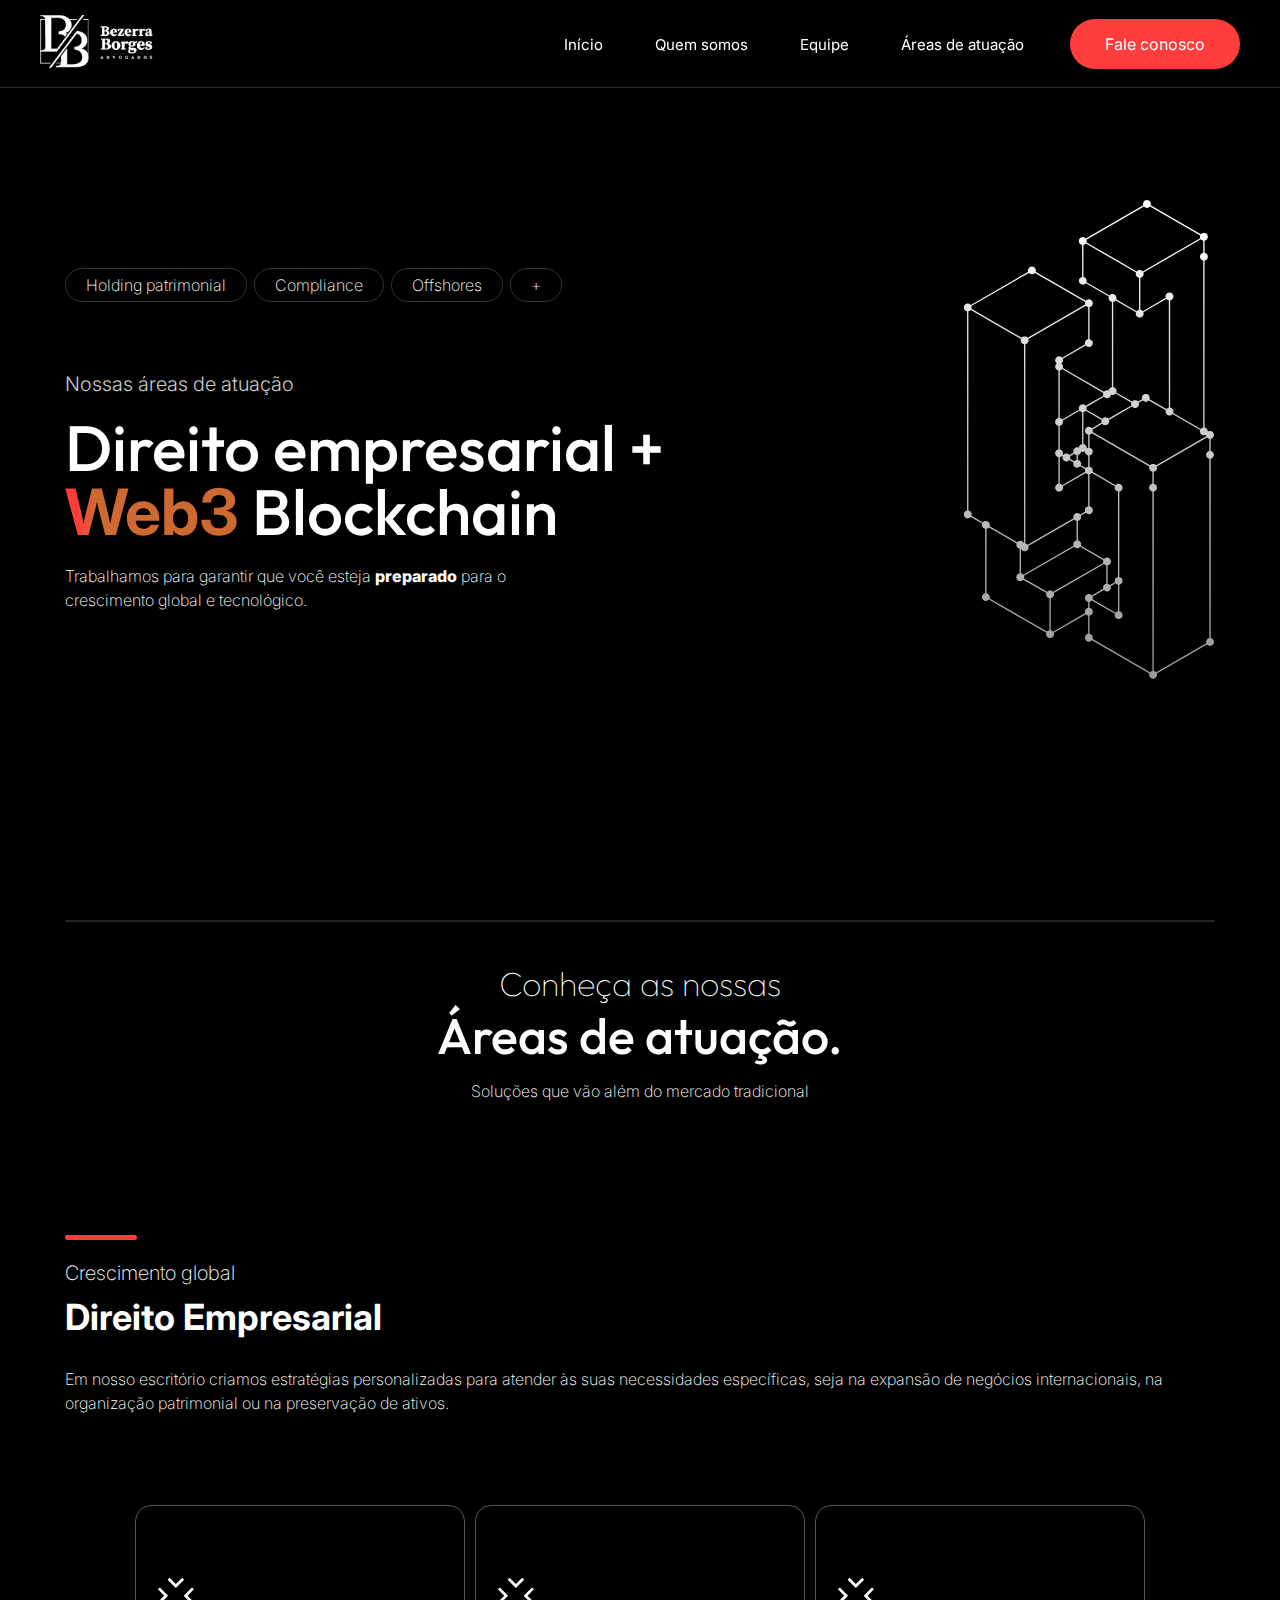
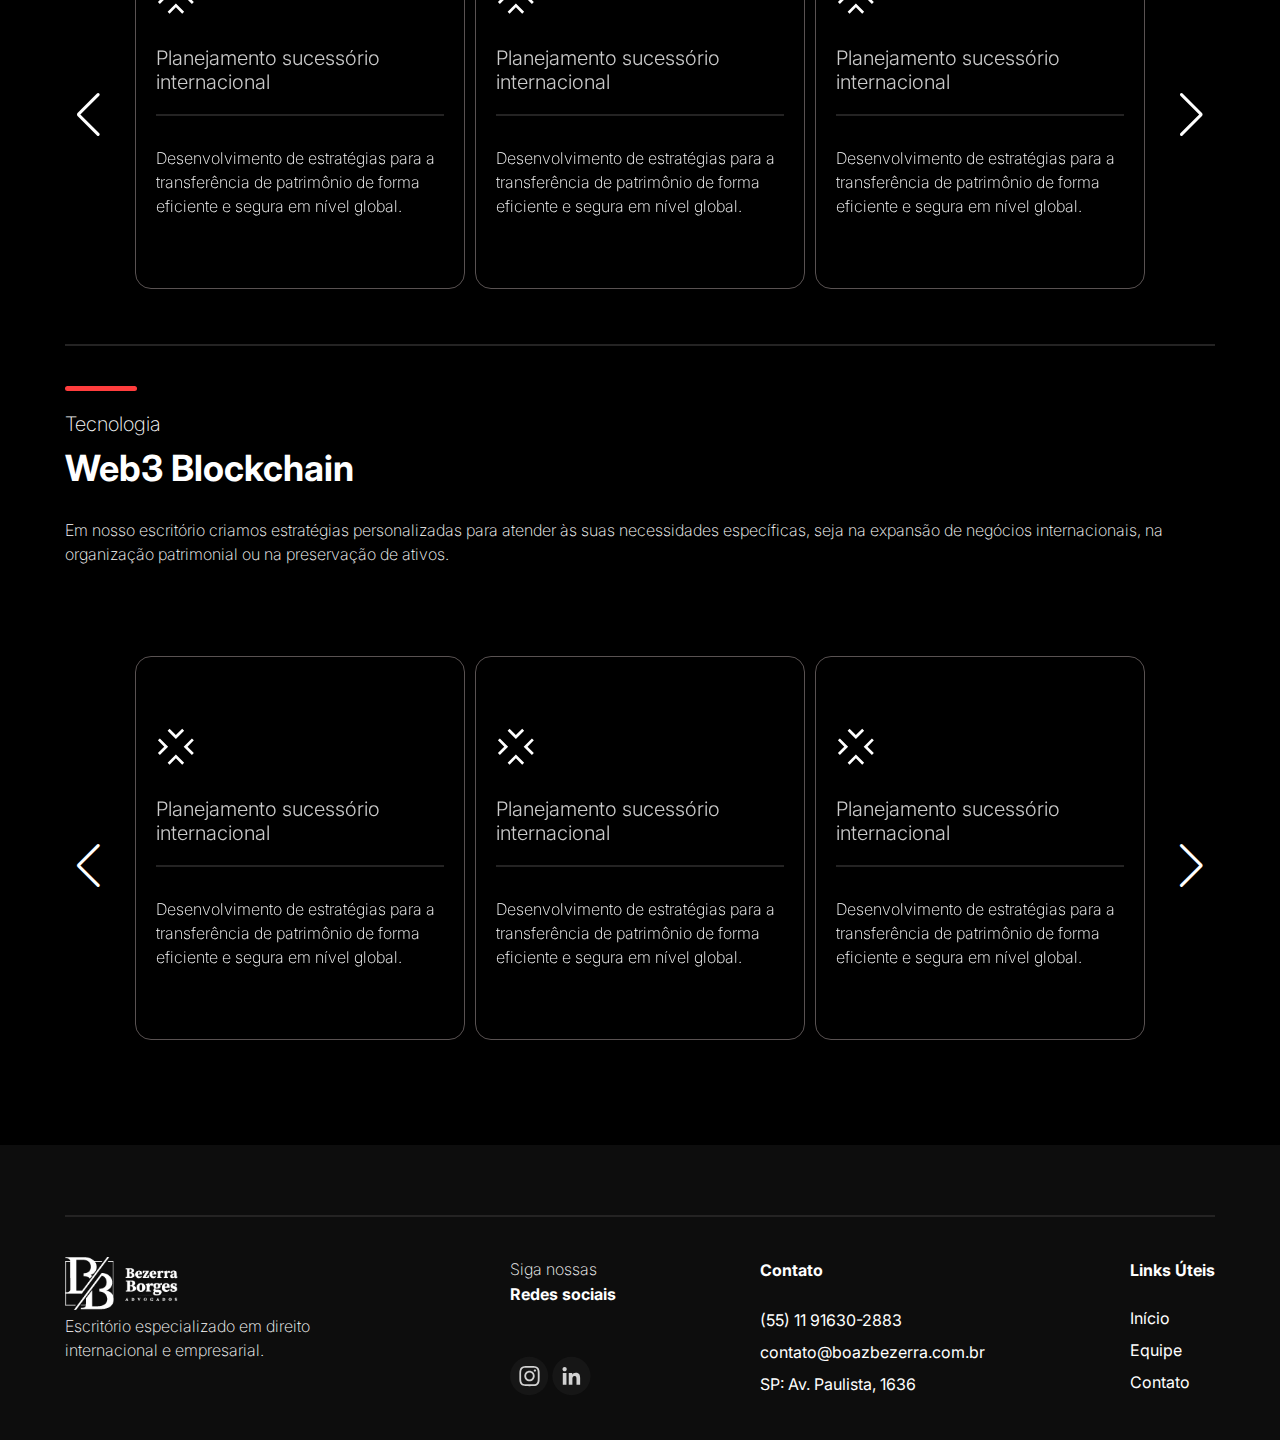
==== areas.html @ 0fbbdf95 "new sec" ====
<!DOCTYPE html>
<html lang="pt-br">
<head>
    <meta charset="UTF-8">
    <meta name="viewport" content="width=device-width, initial-scale=1.0">
    <link rel="stylesheet" href="https://cdnjs.cloudflare.com/ajax/libs/font-awesome/6.5.2/css/all.min.css" integrity="sha512-SnH5WK+bZxgPHs44uWIX+LLJAJ9/2PkPKZ5QiAj6Ta86w+fsb2TkcmfRyVX3pBnMFcV7oQPJkl9QevSCWr3W6A==" crossorigin="anonymous" referrerpolicy="no-referrer" />
    <link rel="stylesheet" href="src/styles/style.css?v=17.0">
    <link rel="stylesheet" href="src/styles/header.css?v=17.0">
    <link rel="stylesheet" href="src/styles/media.css?v=17.0">
    <link rel="stylesheet" href="src/styles/keyframes.css">
    <link rel="stylesheet" href="src/styles/background.css">
    <link rel="stylesheet" href="src/styles/modals.css?=v17.0">
    <link rel="preconnect" href="https://fonts.googleapis.com">
    <link rel="preconnect" href="https://fonts.gstatic.com" crossorigin>
    <link rel="html" href="nl-success.html">
    <link href="https://fonts.googleapis.com/css2?family=Inter:wght@100..900&display=swap" rel="stylesheet">
    <link href="https://fonts.googleapis.com/css2?family=Outfit:wght@100..900&display=swap" rel="stylesheet">
    <link rel="stylesheet" href="https://cdn.jsdelivr.net/npm/swiper@11/swiper-bundle.min.css"/>
    <link rel="stylesheet" href="src/styles/areas.css">
    <title>Bezerra Borges Advogados</title>
</head>
<body>

    <header>
        <nav id="navbar">
          <a href="#"> <img src="imgs/logo.svg" id="nav-logo"></a>
            <ul class="nav_list">
                <li class="nav-item" >
                    <i class="fa-solid fa-house"></i>
                    <a href="index.html#sec-home">Início</a>
                </li>
                <li class="nav-item">
                    <i class="fa-solid fa-building"></i>
                    <a href="index.html#map">Quem somos</a>
                </li>
                <li class="nav-item">
                    <i class="fa-solid fa-people-group"></i>
                    <a href="index.html#team">Equipe</a>
                </li>
                <li class="nav-item">
                    <i class="fa-solid fa-message"></i>
                    <a href="areas.html">Áreas de atuação</a>
                </li>
                <a href="https://wa.me/11916302883" target="_blank" class="btn-default">Fale conosco</a>
            </ul>

            <button class="btn-mobile">
                <i class="fa-solid fa-bars" style="color: white;"></i>
            </button>
    <!--FIM-->
 
        </nav>
    </header>

    <main>

        <section class="home-areas"> 
            <div class="interface">
                <div class="flex">

                    <div class="homeArea-copy">
                        <div class="sugestao-areas">
                            <p class="text-p">Holding patrimonial</p>
                            <p class="text-p">Compliance</p>
                            <p class="text-p">Offshores</p>
                            <p class="text-p">+</p>
                        </div>

                        <div class="homeArea-text">
                            <h4 class="text-h4">Nossas áreas de atuação</h4>
                            <h1 class="text-h1-areas">Direito empresarial + <span>Web3</span> Blockchain</h1>
                            <p class="text-p">Trabalhamos para garantir que você esteja <span style="font-weight: 800;">preparado</span> para o <br>crescimento global e tecnológico.</p>
                        </div>
                    </div>

                    <div class="homeArea-img">
                        <img src="imgs/blockchain.svg" alt="">
                    </div>

                </div>
            </div>
        </section>

        <div class="interface">
        <div class="flex">
            <hr style="width: 100%;">
        </div>
        </div>

        <section class="areas-middle">
            <div class="interface">
                <div class="flex">
                    <div class="areas-text">
                        <h3 class="text-h3-areas">Conheça as nossas</h3>
                        <h1 class="text-h2-areas">Áreas de atuação.</h1>
                        <p class="text-p">Soluções que vão além do mercado tradicional</p>
                    </div>
                </div>
            </div>
        </section>

        <section class="ux-areas">

            <div class="interface">
       
                <div class="flex">
                    <div class="ux-text">
                        <div class="retangulo"></div>
                        <p class="subtitle">Crescimento global</p>
                        <h3 class="text-h3">Direito Empresarial</h3>
                    </div>

                    <p class="text-p">Em nosso escritório criamos estratégias personalizadas para atender às suas necessidades específicas, seja na expansão de negócios internacionais, na organização patrimonial ou na preservação de ativos.</p>
                 </div>
            </div>
        </section>

        <section class="business-law">
            <div class="interface">
                <div class="flex swiper">
                    <div class="card-wrapper3" id="carrossel3">
                        <div class="swiper-wrapper">

                            <div class="swiper-slide">
                                <div class="law-card">
                                    <img src="imgs/planej-suc.svg" alt="">
                                    <div class="law-card-title">
                                        <h3 class="text-h4">Planejamento sucessório internacional</h3>
                                        <hr style="width: 100%;">
                                    </div>
                                    <p class="text-p">Desenvolvimento de estratégias para a transferência de patrimônio de forma eficiente e segura em nível global.</p>
                                    

                                </div>
                            </div>

                            <div class="swiper-slide">
                                <div class="law-card">
                                    <img src="imgs/planej-suc.svg" alt="">
                                    <div class="law-card-title">
                                        <h3 class="text-h4">Planejamento sucessório internacional</h3>
                                        <hr style="width: 100%;">
                                    </div>
                                    <p class="text-p">Desenvolvimento de estratégias para a transferência de patrimônio de forma eficiente e segura em nível global.</p>
                                    

                                </div>
                            </div>

                            <div class="swiper-slide">
                                <div class="law-card">
                                    <img src="imgs/planej-suc.svg" alt="">
                                    <div class="law-card-title">
                                        <h3 class="text-h4">Planejamento sucessório internacional</h3>
                                        <hr style="width: 100%;">
                                    </div>
                                    <p class="text-p">Desenvolvimento de estratégias para a transferência de patrimônio de forma eficiente e segura em nível global.</p>
                                    

                                </div>
                            </div>

                            <div class="swiper-slide">
                                <div class="law-card">
                                    <img src="imgs/planej-suc.svg" alt="">
                                    <div class="law-card-title">
                                        <h3 class="text-h4">Planejamento sucessório internacional</h3>
                                        <hr style="width: 100%;">
                                    </div>
                                    <p class="text-p">Desenvolvimento de estratégias para a transferência de patrimônio de forma eficiente e segura em nível global.</p>
                                    

                                </div>
                            </div>


                        </div>
                        
                        <div class="swiper-side-button swiper-button-prev" id="prev3"></div>
                        <div class="swiper-side-button swiper-button-next" id="next3"></div>
                    </div>
                </div>
            </div>
        </section>

        <div class="interface">
            <div class="flex">
                <hr style="width: 100%;">
            </div>
        </div>

                <section class="ux-areas">

            <div class="interface">
       
                <div class="flex">
                    <div class="ux-text">
                        <div class="retangulo"></div>
                        <p class="subtitle">Tecnologia</p>
                        <h3 class="text-h3">Web3 Blockchain</h3>
                    </div>

                    <p class="text-p">Em nosso escritório criamos estratégias personalizadas para atender às suas necessidades específicas, seja na expansão de negócios internacionais, na organização patrimonial ou na preservação de ativos.</p>
                 </div>
            </div>
        </section>


        <section class="web3">
            <div class="interface">
                <div class="flex swiper">
                    <div class="card-wrapper4" id="carrossel4">
                        <div class="swiper-wrapper">
                            <div class="swiper-slide">
                                <div class="law-card">
                                    <img src="imgs/planej-suc.svg" alt="">
                                    <div class="law-card-title">
                                        <h3 class="text-h4">Planejamento sucessório internacional</h3>
                                        <hr style="width: 100%;">
                                    </div>
                                    <p class="text-p">Desenvolvimento de estratégias para a transferência de patrimônio de forma eficiente e segura em nível global.</p>
                                </div>
                            </div>

                            <div class="swiper-slide">
                                <div class="law-card">
                                    <img src="imgs/planej-suc.svg" alt="">
                                    <div class="law-card-title">
                                        <h3 class="text-h4">Planejamento sucessório internacional</h3>
                                        <hr style="width: 100%;">
                                    </div>
                                    <p class="text-p">Desenvolvimento de estratégias para a transferência de patrimônio de forma eficiente e segura em nível global.</p>
                                </div>
                            </div>

                            <div class="swiper-slide">
                                <div class="law-card">
                                    <img src="imgs/planej-suc.svg" alt="">
                                    <div class="law-card-title">
                                        <h3 class="text-h4">Planejamento sucessório internacional</h3>
                                        <hr style="width: 100%;">
                                    </div>
                                    <p class="text-p">Desenvolvimento de estratégias para a transferência de patrimônio de forma eficiente e segura em nível global.</p>
                                </div>
                            </div>

                            <div class="swiper-slide">
                                <div class="law-card">
                                    <img src="imgs/planej-suc.svg" alt="">
                                    <div class="law-card-title">
                                        <h3 class="text-h4">Planejamento sucessório internacional</h3>
                                        <hr style="width: 100%;">
                                    </div>
                                    <p class="text-p">Desenvolvimento de estratégias para a transferência de patrimônio de forma eficiente e segura em nível global.</p>
                                </div>
                            </div>
                        </div>
            
                        <div class="swiper-side-button swiper-button-prev" id="prev4"></div>
                        <div class="swiper-side-button swiper-button-next" id="next4"></div>
                    </div>
                </div>
            </div>
        </section>


    



        
        

    </main>

       <footer class="footer">
        <div class="interface">
            <div class="flex">
                <!--
                <div class="footer-form">
                
                    <h4 class="text-h4-footer">Inscreva-se em nossa newsletter</h4>
                    <p class="text-p">Receba novidades do mundo da advocacia e tenha acesso ao nosso Ebook gratuito!</p>
                    <form action="https://api.sheetmonkey.io/form/7Uf6n2hREMP48B71ks978a" method="post" class="form-ebook" target="_blank" style="color:white ;">
                        <div class="footer-form-email">
                            <p><label for="form-text"></label>
                            <input type="text" id="form-email-text" name="text" placeholder="Endereço de email" required/></p>
                            <input type="submit" id="form-email-submit" value="Inscreva-se">
                        </div>
                    </form> 
                </div>
-->
                <div class="footer-links">
                    <hr>
                    <div class="footer-containers">
                        <div class="footer-logo">
                            <img src="imgs/logo.svg" alt="Logo Bezerra Borges Advogados">
                            <p class="text-p">Escritório especializado em direito internacional e empresarial.</p>
                        </div>

                        <div class="footer-social">
                            <div class="footer-social-title">
                                <p class="text-p">Siga nossas</p>
                                <h6 class="text-h6">Redes sociais</h6>
                            </div>

                            <div class="social-media">
                                <a href="https://www.instagram.com/boaz.adv/" target="_blank"><img src="imgs/Insta.svg" alt=""></a>
                                <a href="https://www.linkedin.com/company/boazbezerra/" target="_blank"><img src="imgs/Linkedin.svg" alt=""></a>
                                <!--<a href="#"><img src="imgs/twitter.png" alt=""></a>-->
                            </div>
                        </div>

                        <div class="footer-contacts">
                            <h6 class="text-h6">Contato</h6>
                            <ul>
                                <li>(55) 11 91630-2883</li>
                                <li>contato@boazbezerra.com.br</li>
                                <li>SP: Av. Paulista, 1636</li>
                            </ul>
                        </div>  

                        
                        <div class="footer-others">
                            <h6 class="text-h6">Links Úteis</h6>
                            <ul>
                                <a href="#"><li>Início</li></a>
                                <a href="#team"><li>Equipe</li></a>
                                <a href="#contact"><li>Contato</li></a>
                            </ul>
                        </div>
                    </div>
                </div>

            </div>
        </div>
    </footer>
    <script src="https://cdn.jsdelivr.net/npm/swiper@11/swiper-bundle.min.js"></script>
    <script src="src/javascript/script.js?v=17.0" defer></script>
</body>
</html>
---- src/styles/style.css ----
* {
    font-family: "Inter", sans-serif;
    font-weight: 400;
    margin: 0;
    padding: 0;
    box-sizing: border-box;
    color: white;
    scroll-behavior: smooth;
    scroll-margin-top: 250px; 
}

::-webkit-scrollbar {
    width: 8px;
    background-color: rgb(54, 54, 54);
}

::-webkit-scrollbar-thumb {
    background-color: #FF3D3D;
    border-radius: 10px;
}

html.no-scroll {
    overflow: hidden;
}

body {
    background-color: black;
    overflow-x: hidden;
}


#navbar {
    z-index: 2000;
    transition: top 0.3s ease; /* Transição suave */
    top: 0;
}


#navbar ul li a {
    padding: 6px;
}

nav#navbar ul li a {
    position: relative;
}

nav#navbar ul li a::after {
    content: '';
    position: absolute;
    left: 0; /* Começa do lado esquerdo do link */
    bottom: 0; /* Alinha na parte inferior do link */
    width: 0; /* Começa com largura zero */
    height: 3px; /* Altura da linha */
    border-radius: 20px;
    background-color: #b92222; /* Cor da linha */
    transition: width 0.2s ease-in; /* Animação suave */
}

nav#navbar ul li a:hover::after {
    width: 50%; /* Largura total do link */
}

#navbar.transparent {
    background-color: rgba(0, 0, 0, 0.281); /* Cor transparente ao rolar para baixo */
    backdrop-filter: blur(15px); /* Desfoque do fundo */
    border-bottom: none;
}

#navbar .nav_list .nav-item i {
    display: none
}


.btn-default {
    border: none;
    display: flex;
    align-items:center;
    justify-content: center;
    background-color: #FF3D3D ;
    border-radius: 32px;
    padding: 15px 35px 15px 35px;
    color: white;
    text-decoration: none;
    transition: background-color .3s ease;
}

button {
    color: #ffffff;
    display: flex;
    padding: 10px;
    border-radius: 6px;
    background-color: rgb(224, 19, 19);
    border: 0px;
    cursor: pointer;
    justify-content: center;
    align-items: center;
}


button:hover {
    background-color: rgb(255, 0, 0);
}

.btn-default-2{
    border: none;
    display: flex;
    align-items:center;
    justify-content: center;
    background-color: #FF3D3D ;
    border-radius: 100px;
    padding: 15px 35px;
    color: white;
    text-decoration: none;
    transition: background-color .3s ease;
    margin-top: 32px;
}

.btn-default-cta{
    border: none;
    display: flex;
    align-items:center;
    justify-content: center;
    background-color: #FF3D3D ;
    border-radius: 100px;
    padding: 15px 35px 15px 35px;
    color: white;
    text-decoration: none;
    transition: background-color .3s ease;
}

.btn-default:hover {
    background-color: #CE1B1B;
    cursor: pointer;
    transform: scale(1.05);
}

.btn-default-2:hover {
    background-color: #CE1B1B;
    cursor: pointer;
    transform: scale(1.05);
}

.btn-default-cta:hover {
    background-color: #CE1B1B;
    cursor: pointer;
    transform: scale(1.05);
}

.text-h6 {
    color: #FFF;
    font-size: 16px;
    font-style: normal;
    font-weight: 700;
    line-height: 27px;
}

.text-h5 {
    color: #FFF;
    font-size: 36px;
    font-style: normal;
    font-weight: 500;
    line-height: 47px;
    letter-spacing: 0.72px;
}

.text-h4 {
    font-size: 20px;
    font-weight: 300;
    font-family: "Inter", sans-serif;
    color: #CBCBCB;
}

.text-h3 {
    font-size: 36px;
    font-weight: 700;
}

.text-h4-form {
    font-size: 23px;
    font-weight: 200;
    font-family: "Outfit", sans-serif;
    color: #272727;
    letter-spacing: 0.48px;
}

.text-h3-form {
    font-size: 36px;
    font-weight: 700;
    color: #272727;

}

.text-p-form {
    color: #353535;
    font-size: 16px;
    line-height: 24px;
    font-weight: 400;
}

.text-h4-footer {
    color: #FFF;
    text-align: center;
    font-family: Inter;
    font-size: 20px;
    font-style: normal;
    font-weight: 400;
    line-height: 27px;
}

.cards-h3 {
    color: #FFF;
    font-family: "Outfit", sans-serif;
    font-size: 20px;
    font-style: normal;
    font-weight: 500;
    line-height: 79px;
}

.text-h1 {
    font-size: 64px;
    font-family: "Outfit", sans-serif;
    font-weight: 700;
    line-height: 67px;
    padding-bottom: 36px;
}

.text-p {
    color: #fff;
    font-size: 16px;
    line-height: 24px;
    font-weight: 200;
}

.subtitle {
    color: #FFF;
    font-family: Inter;
    font-size: 20px;
    font-style: normal;
    font-weight: 200;
    line-height: 67px; 
}

.retangulo {
    width: 72px;
    height: 5px;
    background-color: #FF3D3D;
    border-radius: 40px;
}

/* Estilo de interface responsivo */

.interface {
    margin: 0 auto;
    max-width: 1150px;
}

.flex {
    display: flex;
    flex-direction: row;
    margin: 0 auto;
}

section.home {
    height: 100vh;

}

section.home .flex{
    align-items: center;
    justify-content: center;
    gap: 60px;
    height: 80vh;
}

section.home .home-text span {
    color: #FF3D3D;
}

.home {
    padding-top: 100px;
    padding-bottom: 180px;
}

.home-text {
    display: flex;
    padding-top: 30px;
    flex-direction: column;
    align-items:flex-start;
}

.ux-text {
    line-height: 20px;
}

.ux {
    padding-bottom: 60px;
}

section.priority .interface {
    padding: 44px 20px;
}

section.priority .interface .flex {
    padding: 70px 84px;
    gap: 64px;
    border-radius: 15px;
    border: 1px solid #414141;
    background: rgba(75, 75, 75, 0.07);
    justify-content: center;
    align-items: center;
}

section.priority .card {
    max-width: 300px;
    display: flex;
    flex-direction: column;
    gap: 26px;
    background-color: transparent;
}

section.priority .card-text {
    display:flex ;
    align-items: center;
    gap: 15px;
    max-width: 70%;
}

section.priority .cards-h1 {
    font-size: 48px;
    font-weight: 600;
}

section.priority .cards-h3 {
    line-height: 1;
    font-weight: 400;
}


section.map .flex {
    gap: 54px;
}

section.map .map-title {
    display: flex;
    flex-direction: column;
}

section.map {
    background: rgba(23, 23, 23, 0.30);
    margin: 100px 0px;  
    align-items: center;
    justify-content: center;
}

section.map .map-img img{
    max-width: 100%;
}

.map-text {
    display: flex;
    justify-content:center;
    align-items:center;
    gap: 16px;
}

.map-title h4 {
    line-height: 20px;
}
.map-column {
    display: flex;
    flex-direction: column;
    justify-content: center;
    align-items: flex-start;
    flex: 1 1 500px;
    gap:33px;   
    padding: 5% 0px;
}

.map-img {
    flex: 1 1 auto;
}           

section.team .interface .flex {
    gap: 25px;
    justify-content: center;
    flex-wrap: wrap;
}

section.team .interface .flex a{
    text-decoration: none;
}

.card-wrapper1 {
    max-width: 100%;
    overflow: hidden;
    padding: 20px 10px;
    margin: 0 60px 35px;
}

.card-wrapper2 {
    max-width: 100%;
    overflow: hidden;
    padding: 20px 10px;
    margin: 0 60px 35px;
}

.swiper-wrapper {
    display: flex;
    padding: 0;
}


section.team .interface .flex {
    z-index: 0;
}


.swiper-button-prev,
.swiper-button-next {
    color: #ffffff !important; 
    border-radius: 50%;
    width: 10px ; 
    height: 40px;
}


.swiper-pagination-bullet {
    background-color: #ffffff !important;
}


.team-card {
    user-select: none;
    background-color: #181818;
    display: flex;
    flex-direction: column;
    border-radius: 20px;
    transition: ease-in-out 0.2s;
    border: 1px solid rgb(43, 43, 43);
}

.team-card:hover {
    transform: scale(1.05);
}

.team-card-img1 {
    width: 100%;
    border-top-left-radius: 20px;
    border-top-right-radius: 20px;
}

.team-card-text {
    display: flex;
    flex-direction: column;
    padding: 25px;
    padding-bottom: 44px;
    gap: 20px;
    text-align: center;
}

.team-card-text h4 {
    font-size: 14pt;
    font-weight: 600;
}

.team-card-text p {
    color: #ffffff;
    font-weight: 200;
    font-size: 11pt;
    line-height: 1.5;
}

.cards-h1 {
    font-size: 20pt;
}


section.rec {
    margin-top: 100px;
}

section.rec .flex {
    align-items: center;
    justify-content: space-between;
}


section.rec .rec-title {
    display: flex;
    flex-direction:column ;
    gap: 20px;
}

section.rec .rec-text {
    display: flex;
    flex-direction: column;
    width: 500px;
    gap: 58px;
}

section.rec .rec-number {
    display: flex;
    flex-direction: row;
    gap: 15px;
    width: 80%;
}

section.rec .rec-number-1 {
    display: flex;
    flex-direction: column;
    width: 30%;
}

section.rec .rec-number-2   {
    display: flex;
    flex-direction: column;
    width: 50%;
}

section.exp{
    margin-top: 50px;
    padding: 100px 0px;
}
section.exp .flex {
    flex-direction: column;


}

section.exp{
    z-index: 0;
}

section.exp .exp-title{
    display: flex;
    flex-direction: column;
    align-items: center;
}

section.exp .exp-title .subtitle {
    line-height: 44px;
}

.swiper-slide {
    display: flex;
    flex-direction: column;
    align-items: stretch;
    height: 100%; /* Garante que os slides ocupem 100% da altura */
}

.swiper-wrapper {
    display: flex;
    align-items: stretch; /* Força que todos os slides tenham a mesma altura */
}

.exp-cards {
    display: flex;
    flex-wrap: nowrap; /* Não quebra linha, pois é um carrossel */
    justify-content: center;
    margin-top: 80px;
    gap: 20px;
    align-items: stretch; /* Garante que os cards tenham a mesma altura */
}

.exp-card {
    display: flex;
    flex-direction: column;
    justify-content: space-between; /* Garante que o conteúdo interno se expanda */
    align-items: center;
    border-radius: 15px;
    background: #111111;
    transition: ease-in-out 0.2s;
    height: 100%; /* Garante que todos os cards ocupem a altura total */
}


.exp-card:hover {
    transform: scale(1.05);
    background: #1b1b1b;
}

.exp-card img {
    border-top-left-radius: 15px;
    border-top-right-radius: 15px;
    height: auto;
    max-height: 60%; /* Limita a altura da imagem para não ultrapassar o espaço disponível */
    min-height: 60%;
}

.exp-card .exp-card-txt {
    padding: 10%;
    display: flex;
    flex-direction: column;
    text-align: center;
    align-items: center;
    justify-content: center;
    gap: 20px;
    padding-bottom: 30px;
    flex-grow: 1; /* Faz com que o conteúdo textual ocupe o restante do espaço */
}

.exp-card i {
    font-size: 25pt;
}

section.cta {
    background: radial-gradient(20.24% 60.13% at 50% 50%, #373738 0%, #252525 100%);
    padding: 0 5%;
}

section.cta .flex {
    flex-direction: column;
    align-items: center;
    gap: 20px;
    padding: 40px 0px;
}

section.cta .flex .subtitle {
    line-height: 24px;
}

section.solution {
  
    padding: 120px 0px;
}

section.solution .flex {
    flex-direction: column;
    align-items: center;
    justify-content: center;
}

.solution-cards {
    display: flex;
    gap: 20px;
    align-items: stretch;
    justify-content: center;
    flex-wrap: wrap;
    margin-top: 40px;
    padding: 20px;
}

.solution-card:hover {
    transform: scale(1.06);
}

.solution-card {
    display: flex;
    flex-direction:column;
    background: rgba(255, 255, 255, 0.07);
    padding: 40px 30px;
    flex: 1 1 calc(30%);
    box-sizing: border-box;
    border-radius: 12px;
    gap: 10px;
    transition: ease-in-out 0.2s;
}

.solution-card h5 {
    color: #FFF;
    font-size: 16px;
    font-style: normal;
    font-weight: 700;
    line-height: 20px;
}

.solution-card-title {
    display: flex;
    justify-content: flex-start;
    align-items: center;
    gap: 20px;
}

.solution-card p {
    font-size: 14px;
    font-weight: 200;
    line-height: 18px;
}

.solution .subtitle {
    line-height: 20pt;
}

#form-text{
    display: flex;
    width: 415px;
    max-width: 100%;
    height: 53px;
    padding: 4px 25px;
    align-items: center;
    gap: 10px;
    border-radius: 6px;
    border: none;
    border: 1px solid #535353;
    color: #181818;
}

.form-email {
    display: flex;
    gap: 8px;
}

#form-submit {
    border-radius: 6px;
    background: #FF3D3D;
    padding: 13px 55px;
    height: 53px;
    border: none;
    max-width: 100%;
}

#form-submit:hover {
    background: #cf1d1d;
    cursor: pointer;
    transform: scale(1.05);
}

section.form {
    background-color: #FFFFFF;
    margin-top: 60px;
}
section.form .ebook-form-responsive {
    display: none;
}
section.form .flex {
    gap: 80px;
    padding: 40px;
}

section .ebook-form {
    display: flex;
    flex-direction: column;
    gap: 40px;
    justify-content: center;
}

section .ebook-img {
    display: flex;
    align-items: center;
    justify-content: center;
}



section.faq {
    margin-top: 80px;
    padding: 100px 0px;
    
}

section.faq .flex {
    flex-direction: column;
    align-items: center;
    gap: 20px;
}

.accordion {
    display: flex;
    flex-direction: column;
    width: 850px;
    border-radius: 8px;
    cursor: pointer;
}

.accordion-header {
    display: flex;
    justify-content: space-between;
    border: none;
    background-color: transparent  ;
    font-size: 16px;
    background-color: #181818;
    padding: 16px;
    border-radius: 8px;
}

.accordion-header:hover {
    background-color: #242323;
}

.accordion-body {
    opacity: 0;
    height: 0;
    padding: 0;
    overflow: hidden;
    transition: 0.3s ease-in-out;
}

.accordion span {
    text-align: left;
}

.accordion-body.active {
    transition: 0.3s ease-in-out;
    height: 100%;
    opacity: 1;
    padding: 10px;
    overflow: visible;
}

.arrow {
    transition: transform 0.2s linear ;
}
.accordion:has(.active) .arrow {
    transform: rotate(-180deg);
}

.faq-title {
    display: flex;
    flex-direction: column;
    align-items: center;
    margin-bottom: 30px;
}

.faq-title .subtitle {
    line-height: 24px;
}

section.cta-wpp {

    background: linear-gradient(91deg, #0B0B0B 41.99%, #1F1F1F 99.09%);
    padding: 60px;
}

section.cta-wpp .flex {
    justify-content: space-between;
    align-items: center;
}

section.cta-wpp .cta-p {
    display: flex;
    align-items: center;
    gap: 10px;
    margin-bottom: 12px;
}

.cta-wpp-button  a {
    display: flex;
    align-items: center;
    gap: 15px;
    text-decoration: none;
    padding: 10px 18px;
    background-color: #47AC3F;
    border-radius: 30px;
}

.cta-wpp-button  a:hover {
    background-color: #54ca4c;
    cursor: pointer;
    transform: scale(1.05);
}

footer {
    margin-top: 50px;
    background-color: #0D0D0D;
    padding: 40px;
}

footer .flex {
    justify-content: center;
    flex-direction: column;
}

footer.footer .footer-form {
    display: flex;
    flex-direction: column;
    align-items: center;
    gap: 12px;

    width: 100%;
}

footer.footer .footer-form form {
    width: 100%;
}

.footer-form-email {
    display: flex;
    gap: 8px;
    width: 100%;
    justify-content: center;

}

#form-email-text {
    display: flex;
    width: 515px;
    max-width: 100%;
    height: 44px;
    padding: 4px 25px;
    align-items: center;
    
    gap: 10px;
    border-radius: 6px;
    border: none;
    border: 1px solid #535353;
    color: #181818;
    background-color: transparent;
}

#form-email-submit {
    border-radius: 6px;
    background: #FF3D3D;
    padding: 13px 55px;
    height: 44px;
    max-width: 100%;
    border: none;
}

#form-email-submit:hover {

    background: #cf1d1d;
    cursor: pointer;
}

.footer-logo {
    max-width: 300px;
}

.footer-links {
    margin-top: 30px;
}

hr {
    border: 1px solid #242323;
    margin-bottom: 40px;
}

.footer-containers {
    display: flex;
    justify-content: space-between  ;

}

.footer .footer-social {
    display: flex;
    flex-direction: column;
    justify-content: space-between;
}

.footer .social-media {
    display: flex;
    gap: 3px;
}

footer .footer-contacts {
    display: flex;
    flex-direction: column;
    gap: 20px;
}

footer .footer-contacts ul li {
    list-style: none;
    line-height: 2;
}

footer .footer-others {
    gap: 18px;
    display: flex;
    flex-direction: column;
}

footer .footer-others ul a {
    list-style: none;
    text-decoration: none;
    line-height: 2;

}

section.success .interface {
    padding-top: 200px;
}

section.success {
    height: 100vh;
}

section.success .flex {
    justify-content: center;
    align-items: center;
}
---- src/styles/header.css ----
header {
    width: 100%;
    max-width: 100%;
    margin: 0 auto;

}
#navbar {
    width: 100%;
    margin: 0 auto;
    display: flex;
    align-items: center;
    justify-content:space-between;
    padding: 15px 40px;
    border-bottom: 1px solid #2D2D2D;
    position: fixed;
    z-index: 1;


}

.btn-mobile {
    background: none;
    border: none;
    cursor: pointer;
    display: none;
}


.nav_list {
    display: flex;
    align-items: center;
    list-style: none;
    gap: 40px;
}

.nav-item a {
    text-decoration: none;
    color: #FFF;
    font-size: 15px;
    font-weight: 600px;
}

.nav-item.active a  {
    color: #5f2424;
    border-bottom: 2px solid #FF3D3D;
}




@media screen and (max-width: 900px) {

    .btn-default{
        display: none;
    }

    .btn-mobile {
        display: block;
    }

    .btn-mobile.active i {
        color:#FF3D3D;
    }



    .nav_list {
        position: fixed;
        left: -100%;
        top:0px;
        gap:0px;
        background-color: rgb(14, 14, 14);
        flex-direction: column;
        text-align: left;
        width: 50%;
        height: 100%;
        transition: 0.5s;
       
    }


    .nav-item {
        border-bottom: 1px solid rgb(31, 31, 31);
        width: 100%;
        padding: 15px;
        display: flex;
        align-items: center;
        gap: 5px;

    }

    .nav_list.active{
        left: 0;
    }

}
---- src/styles/media.css ----
@media screen and (max-width: 1200px) {
    dialog .team-modal{
        flex-direction: column;
    }

    dialog {

        width: 90% !important;
        height: 80% !important;
        padding: 30px 0px !important;
    }

    .desc-team {
        padding: 0px;
    }

    .desc-team i {
        position: absolute;
        top: 10px !important;
        right: 10px !important;
        cursor: pointer;
    }


    
    .flex {
        flex-wrap: wrap;
        padding: 0 10%;
    }

    section.home {
        padding-top: 200px;
    }

    section.home .home-text {
        align-items: stretch;
    }



    section.priority {
        margin-top: 0;
    }

    section.priority .interface {
        padding: 44px 0px;
    }

    section.team .flex{
        justify-content: center;
    }


    
    section.rec .rec-text {
        width: 100%;
    }

    section.rec .flex {
        justify-content: center;
    }

    section.rec .rec-img {
     padding-top: 20px;
     display: none;
     text-align: center;
    }

    section.rec .rec-number-2 {
        width: 100%;
    }

    section.map .map-img img {
        width: 100%;
    }
    

    section.form .flex {
        align-items: center;
        justify-content: center;
        flex-direction: column;
    }
    section.form .flex .ebook-form{
    text-align: center;
    }

    .form-email {
        justify-content: center;
        display: flex;
        flex-direction: column;
    }

    section.form .flex .ebook-form-responsive {
        display: block;
        text-align: center;
    }

    section.form .flex .ebook-form .text-h3-form {
        display: none;
    }

    section.form .flex .ebook-form .text-h4-form {
        display: none;
    }


    section.form #form-text {
        width: 100%;
    }



    section.priority .interface .flex {
      justify-content: flex-start;
      gap: 20px;
      padding: 40px;
    }
    section.priority .card{
        max-width: 100%;
        padding: 40px;
        background-color: #0c0c0c;
        border: 1px solid rgb(36, 36, 36);
        border-radius: 8px;
    }

    section.priority .interface {
        margin: 0 10%;
    }
    

    section.map .flex {
        flex-direction: column-reverse;


    }

    section.map {
 
        padding: 0px 0px 150px 0px;
    }

    section.map .map-column {
        flex: none;
    }

    section.map .interface {

        height: 100%;
    }
    
    section.team .team-card:hover {
        transform: scale(1);
    }

    section.exp .exp-card:hover {
        transform: scale(1);
    
    }

    section.solution .solution-card:hover {
        transform: scale(1);
    
    
    }

    section.cta-wpp .flex {
        gap: 20px;
    }

    section.faq .interface .flex .accordion{
        max-width: 100%;
    }

   section.faq {
    width: 100%;
   }

    section.exp {
        width: 100%;
    }
    footer.footer .footer-form .footer-form-email {
        display: flex;
        flex-direction: column;
        width: 100%;
    }

 

    #form-email-text{
        width: 100%;
    }
}


@media screen and (max-width: 900px) {

    #navbar .nav_list .nav-item i {
        display: flex;
    }
}




@media screen and (max-width: 768px){


    .card-wrapper1 {
        margin: 0 0px 0px;
    }

    .card-wrapper2 {
        margin: 0 0px 0px;
    }
    
 

    section.home .flex {

        padding: 30% 10% 0% 10%;
        gap: 0;
    }

    section.home {
        padding-top: 0px;
    }



    section.ux .flex {
        flex-direction: column;
        padding: 0px 10%;
    }



    .ux {
        padding-bottom: 10px;
    }



    section.priority .interface .flex  {
        flex-direction: column;
        padding: 20px 0%;
  
    }   

    section.priority .card {
        background-color: transparent;
        border: none;
    }

    section.map {
        margin: 30px 0px;
        padding: 20px;
    }

    section.map .map-text {
        padding-top: 60px;
        
    }

    section.map .flex {
        flex-direction: column;
        padding: 20px 6%;
        gap: 0px;
    }

    section.team {
        margin-top: 30px;
    }

    section.rec {
        padding: 0 10%;
    }

    section.rec .flex {
        padding: 0;
    }

    section.rec .rec-number {
        flex-direction: column;
    }

    section.rec .rec-number-1 {
        flex-direction: column;
        width: 100%;
    }

    section.rec .rec-text {
        gap: 45px;
        padding-bottom: 30px;
    }

    section.rec .boat-shadow {
        display: none;
    }
    section.rec .rec-bg {
        display: none;
    }

    section.team .flex {
        flex-direction: column;
        padding: 0px 10%;
        align-items: center;
        justify-content: center;

    }
 

    section.exp{
        padding:0px;
        text-align: center;
        margin-bottom: 50px;
    }

    .exp-title {
        margin-bottom: 20px;
    }


    section.exp .exp-cards{
       

        align-items: stretch;
        justify-content: center;
        margin: 0 auto;
        max-width: 80% !important;
        min-width: 80%;
    }

    .exp-card img {
        border-top-left-radius: 15px;
        border-top-right-radius: 15px;
        height: auto;
        max-height: 70%; 
        min-height: 70%
    }

    section.exp .exp-card{
        height: 100%;
    }

 

    section.cta .text-h3 {
        text-align: center;
    }

    
    section.cta .flex {
        text-align: center;

    }

    section.solution {
  
        padding: 80px 5%;
    }

    section.solution .solution-card {
        width: 100%;
    }

    section.form {
        background-color: #FFFFFF;
        margin-top: 0px;
    }

    section.form .flex {
        gap: 30px;
        padding: 40px;
        
    }

    section.form .form-email {
        flex-direction: column;
    }

    section.form .flex img {
        width: 80%;
    }
    
    section.form .flex {
        justify-content: center;

    }

    


    section.form .ebook-form {
        justify-content: center;
    }

    section.faq {
        margin-top: 80px;
        padding: 0px 0px;
        
    }

    section.faq .interface .flex .accordion{
        max-width: 100%;
    }

    section.cta-wpp {
        padding: 40px 5%;
        margin-top: 70px;
    }

    section.cta-wpp .flex{
        gap: 20px;
    }

    section.cta-wpp .flex .cta-wpp-button{
        width: 100%;
    }
    .cta-wpp-button a {
        justify-content: center;
    }

    section.cta-wpp .flex .text-h3 {
        font-size: 20pt;
    }

    section.faq {
        margin-top: 80px;
 
        
    }

    footer {
        margin-top: 40px;
        background-color: #0D0D0D;
        padding: 40px;
    }

    footer.footer .footer-form .form-email{
        flex-direction: column;
        max-width: 100%;
    }

    footer.footer .footer-links .footer-containers {
        flex-direction: column;
    }

    footer.footer .footer-form {
    text-align: center;
    }

    footer.footer .footer-containers {
        gap: 30px;
    }

    footer {
        padding: 50px 10px;
    }

    
    .footer-form-email {
        flex-direction: column;
    
    }

    .footer-others ul {
        display: flex;
        flex-direction: row;
        gap: 20px;
    }


    .home-background {
        width: 100%;
    }

    .rec-img img {
        width: 100%;
    
    }

    .home-img {
        padding-top: 5%;    
    }

    .circle {
        display: none;
    }

    .home-text {
        max-width: 100%;
    }

    .home {
        padding-top: 0;
        padding-bottom: 100px;
    }

    .text-h1 {
        font-size: 48px;
    }
    
    .text-h4 {
        font-size: 16px;
    }

    .text-h3 {
        font-size: 28px;
        line-height: 24pt;
    }

    section.success .interface {
        padding-top: 160px;
    }
    
    section.success .text-h1 {
        line-height: 1;
    }

    @keyframes flutuar {

        from {
            transform: translateX(-100%);
        }
    
        to {
            transform: translateX(0%);
        }
    }

}



@media screen and (max-width: 400px) {
    .text-h3 {
        font-size: 20pt;
    }

    section.home .text-h1 {
        font-size: 30pt;
    }
}




@media screen and (min-width: 3024px) {

    nav#navbar ul li a {
        font-size: 25px;
    }

    nav#navbar ul a {
        font-size: 25px;
    }

    .interface {
        margin: 0 auto;
        max-width: 60vw;
    }

    .home-img {
        width: 1024px;
        height: 1024px;
        margin-top: 200px;
    }
    
    .home-img img {
        width: 100%;
    }


    dialog .team-modal #social-icon {
        position: static;
        font-size: 40pt;
    }

    .text-h1 {
        font-size: 84px;
    }

    .text-h4 {
        font-size: 40px;
    }

    .team-card-text h4 {
        font-size: 30px;
    }

    .text-p{
        font-size: 34px;
        line-height: 1.4;    
    }

    .text-h6 {
        color: #FFF;
        font-size: 28px;
        font-style: normal;
        font-weight: 700;
        line-height: 27px;
    }

    .subtitle {
        font-size: 40px;
        line-height: 10px;
    }

    .cards-h3 {
        font-size: 40px;
    }

    section.priority .interface .flex .card .cards-h1 {
        font-size: 80px;
    }


    section.priority .interface .flex {
        align-items: stretch;
    }
    

    
    

    .home-text {
        width: 50%;
        gap: 50px;
    }

    .home-text .text-h4 {
        line-height: 2.3;
    }

    .home-text .text-h1 {
        font-size: 120px;
    }

    .text-h3 {
        font-size: 56px;
        font-weight: 700;
        line-height: 1.5;
    }

    .btn-default-2 {
        font-size: 30px;
        padding: 25px 60px;
    }
    
    section.priority .card {
        max-width: 100vw;
        gap: 50px;
    }

   

    .map-column {
        display: flex;
        flex-direction: column;
        justify-content: center;
        align-items: flex-start;
        flex: 1 1 500px;
        gap:33px;   
        padding: 5% 0px;
    }

    
    .ux-text {
        display: flex;
        flex-direction: column;
        gap: 35px;
    
    }

    button {
        color: #ffffff;
        display: flex;
        padding: 20px;
        border-radius: 6px;
        background-color: rgb(224, 19, 19);
        border: 0px;
        cursor: pointer;
        justify-content: center;
        align-items: center;
        font-size: 25px;
    }
    

    section.cta .flex {
        flex-direction: column;
        align-items: center;
        gap: 20px;
        padding: 100px 0px;
    }

    .btn-default-cta{
        font-size: 30px;
        padding: 25px 60px;
    }




    section.solution {
  
        padding: 120px 0px;
    }
    
    section.solution .flex {
        flex-direction: column;
        align-items: center;
        justify-content: center;
    }
    
    .solution-cards {
        display: flex;
        gap: 20px;
        align-items: stretch;
        justify-content: center;
        flex-wrap: wrap;
        margin-top: 40px;
        padding: 20px;
    }
    
    .solution-card:hover {
        transform: scale(1.06);
    
    
    }

    
    .solution-card {
        display: flex;
        flex-direction:column;
        background: rgba(255, 255, 255, 0.07);
        padding: 40px 40px;
        width: 30%;
        flex-grow: 1;
        border-radius: 12px;
        gap: 30px;
        transition: ease-in-out 0.2s;
        
    }
    
    .solution-card h5 {
        color: #FFF;
        font-size: 28px;
        font-style: normal;
        font-weight: 700;
        line-height: 1.2;
    }
    
    .solution-card-title {
        display: flex;
        justify-content: flex-start;
        align-items: center;
        gap: 20px;
    }
    
    .solution-card p {
        font-size: 30px;
        font-weight: 200;
        line-height: 1.4;
    }
    
    .solution .subtitle {
        line-height: 20pt;
    }
    

    .accordion-header {
        font-size: 32px;
        padding: 24px;
        

    }

    .accordion {
        display: flex;
        flex-direction: column;
        width: 70%;
        border-radius: 8px;
        cursor: pointer;    
    }

    section.faq .flex {
        gap: 35px;
    
    }

    .text-h3-form {
        font-size: 64px;
    }
    
    .text-h4-form {
        font-size: 42px;
    }

    .text-p-form {
        font-size: 34px;
        line-height: 1.4;
    }



    section.form .interface .flex .ebook-img {

        flex: 1;
        display: flex;
        justify-content: center;
    }

    section.form .interface .flex .ebook-img img {
        width: 600px;
    
    }

    section.form .interface .flex .ebook-form{
        flex: 2;
    }


    #form-text{
    display: flex;
    width: 800px;
    max-width: 100%;
    height: 80px;
    padding: 4px 25px;
    align-items: center;
    gap: 10px;
    border-radius: 6px;
    border: none;
    border: 1px solid #535353;
    font-size: 20px;
    color: #181818;
    font-size: 28px;

}

    .form-email {
        display: flex;
        gap: 8px;
    }

    #form-submit {
        border-radius: 6px;
        background: #FF3D3D;
        padding: 13px 55px;
        height: 80px;
        border: none;
        max-width: 100%;
        font-size: 28px;

    }

    .cta-wpp-button  a {
        display: flex;
        align-items: center;
        gap: 15px;
        text-decoration: none;
        padding: 25px 60px;
        background-color: #47AC3F;
        border-radius: 100px;
        font-size: 28px;
    }

    footer .footer-contacts ul li {
        list-style: none;
        line-height: 2;
        font-size: 28px;
    }

    footer .footer-others ul li {
        list-style: none;
        line-height: 2;
        font-size: 28px;
    }

    .footer .social-media img{
        display: flex;
        gap: 3px;
        width: 100px;
        
    }


    .footer-logo .text-p {
        font-size: 24px;
    }

    .footer-logo {
        display: flex;
        flex-direction: column;
        gap: 20px;
    }


    section.success .interface .flex .success-text {
        flex: 1;
    }
    
    section.success .text-h1 {
        line-height: 1;
   

}
}
---- src/styles/keyframes.css ----
@keyframes flutuar {

    from {
        transform: translateX(100%);
        filter: blur(200px);
    }

    to {
        transform: translateX(0%);
        filter: blur(0px);
    }
}

@keyframes flutuar2 {

    from {
        transform: translateX(-100%);
        filter: blur(200px);
    }

    to {
        transform: translateX(0%);
        filter: blur(0px);
    }
}

@keyframes flutuar3 {

    from {
        transform: translateY(-100%);
    }

    to {
        transform: translateY(0%);
    }
}

#navbar {
    animation: flutuar3 0.5s ease-in;
}

.home .home-img img {
  
    animation: flutuar 1s ease-in-out;
}

.home .home-text {
   
    animation: flutuar2 1s ease-in-out;
}

.ux .ux-text{
    animation: flutuar2 1.2s ease-in-out;
}

section.priority .flex{
    animation: flutuar 1s ease-in-out;
}
---- src/styles/background.css ----
section.home {
    position: relative;
    z-index: 0;
    overflow: hidden;
}

.horse-shadow {
    position: absolute;
    right: 25%;
    top: 170px;
    z-index: -1;
    border-radius: 50%;
    background-color: #25242B;
    filter: blur(50px);
    width: 450px;
    height: 450px;

}

.circle {
    width: 600px;
    height: 600px;
    border-radius: 50%;
    background-color: #25242B;
    filter: blur(100px);
    position: absolute;
    right: -400px;
    top: 0px;
    z-index: -1;
}

section.priority {
    position: relative;

}

section.priority .btc-right {
    filter: grayscale(1);
    position: absolute;
    right: 0px;
    top: -200px;
    z-index: -1;


}

section.priority .btc-left {
    filter: grayscale(1);
    position: absolute;
    left: -300px;
    top: -200px;
    z-index: -1;    

}


section.rec .boat-shadow {
    position: absolute;
    right: 20%;
    z-index: -1;
    border-radius: 50%;
    background-color: #0f0e0e;
    filter: blur(50px);
    width: 600px;
    height: 600px;

}

section.rec{
    position: relative;

}

section.rec .rec-bg {

    width: 500px;
    height: 500px;
    border-radius: 50%;
    background-color: #575562;
    filter: blur(100px);
    position: absolute;
    left: -20%;
    top:50% ;
    z-index: -1;
}

section.exp {
    position: relative;
    overflow: hidden;
}

section.exp .exp-bg {
    width: 400px;
    height: 400px;
    border-radius: 50%;
    background-color: #35353b;
    position: absolute;
    z-index: -1;
    top: 800px;
    left: 40%;
    filter: blur(100px);
}

section.solution{
    position: relative;
    overflow: hidden;

}
section.solution .solution-bg {
    width: 600px;
    height: 600px;
    border-radius: 50%;
    background-color: #262528;
    position: absolute;
    z-index: -1;
    left: 35%;
    filter: blur(60px);
}

section.faq {
    position: relative;
    overflow: hidden;
}

section.faq .faq-shadow1 {
    width: 400px;
    height: 400px;
    border-radius: 50%;
    background-color: #29282b;
    position: absolute;
    z-index: -1;
    left: -15%;
    top: 20%;
    filter: blur(60px);
}

section.faq .faq-shadow2 {
    width: 400px;
    height: 400px;
    border-radius: 50%;
    background-color: #29282b;
    position: absolute;
    z-index: -1;
    right: -15%;
    top: 20%;
    filter: blur(60px);
}

@media screen and (max-width:1200px){
    .horse-shadow {
        right: 70%;
        top: 20%;
    }

    section.rec .rec-bg {

        width: 300px;
        height: 300px;
        border-radius: 50%;
        background-color: #575562;
        filter: blur(100px);
        position: absolute;
        left: -20%;
        top:50% ;
        z-index: -1;
    }

        section.solution .solution-bg {
        display: none;
    }

    section.faq .faq-shadow1 {
        width: 250px;
        height: 250px;
        border-radius: 50%;
        background-color: #29282b;
        position: absolute;
        z-index: -1;
        left: -20%;
        top: 10%;
        filter: blur(60px);
    }
    
    section.faq .faq-shadow2 {
        width: 250px;
        height: 250px;
        border-radius: 50%;
        background-color: #29282b;
        position: absolute;
        z-index: -1;
        right: -20%;
        top: 40%;
        filter: blur(60px);
    }
}


/*página ebook */ 
section.success {
    overflow: hidden;
    position: relative;
}

@media screen and (max-width:1280px) {
    section.priority .btc-right {
        display: none;
    
    
    }
    
    section.priority .btc-left {
        display: none;
    
    }
}

@media screen and (max-width: 768px) {

    .horse-shadow {
        display: block;
        right: 70%;
        top: 20%;
        width: 300px;
        height: 300px;
    }
    section.faq .faq-shadow1 {
        display: none;
    }
    
    section.faq .faq-shadow2 {
        display: none;
    }



    /*DESATIVADOS */
}

@media screen and (min-width: 3024px) {
    .horse-shadow {
        right: 30%;
        top: 450px;
        width: 600px;
        height: 600px;
    }

    section.solution .solution-bg {
        width: 800px;
        height: 800px;
        left: 40%;
        top: 280px;
    }

    section.exp .exp-bg {
    width: 400px;
    height: 400px;
    top: 900px;
    left: 45%;
    }
}
---- src/styles/modals.css ----
dialog {
    top: 50%; /* Centraliza verticalmente */
    left: 50%; /* Centraliza horizontalmente */
    transform: translate(-50%, -50%); /* Move o diálogo para o centro */
    position: fixed;
    color:#ffffff;
    background: linear-gradient(to left, #111111, #000000);
    border: 1px solid rgb(34, 34, 34);
    border-radius: 12px;
    width: 50%;
    height: 50%;
    padding: 70px 20px;
    margin: 0 auto;
    display: none;

}

dialog.active {
    display: flex;
}


dialog::backdrop {
    background-color:#0b0b0b7a;
}

dialog .team-modal {
    display: flex;
    gap: 20px;
    justify-content: center;
    align-items: center;
}

dialog .img {
    display: flex;
    align-items: center;
    justify-content: center;
    flex: 1;
}

dialog .img img {
    max-width: 100%;
    border-radius: 10px;
}


dialog h1 {
    color: #ffffff;
}

.desc-team {
    display: flex;
    flex-direction: column;
    gap: 20px;
    padding: 20px;
    flex: 2;
}

.desc-team p {
    font-weight: 200;
    line-height: 1.5;
}

.desc-team i {
    position: absolute;
    top: 40px;
    right: 40px;
    cursor: pointer;
}

.social-media {
    display: flex;
    gap: 10px;
}

#social-icon {
    position: static;
    font-size: 20pt;
}
---- src/styles/areas.css ----
* {
    font-family: "Inter", sans-serif;
    font-weight: 400;
    margin: 0;
    padding: 0;
    box-sizing: border-box;
    color: white;
    scroll-behavior: smooth;
    scroll-margin-top: 250px; 
}

.card-wrapper3 {
    max-width: 100%;
    overflow: hidden;
    padding: 20px 10px;
    margin: 0 60px 35px;
}

.card-wrapper4 {
    max-width: 100%;
    overflow: hidden;
    padding: 20px 10px;
    margin: 0 60px 35px;
}

.text-h1-areas {
    padding: 0;
    font-weight: 500;
    font-size: 64px;
    font-family: "Outfit", sans-serif;
    line-height: 1;
}

.text-h2-areas {
    padding: 0;
    font-weight: 500;
    font-size: 50px;
    font-family: "Outfit", sans-serif;
    line-height: 1;
}

.text-h3-areas {
    padding: 0;
    font-weight: 100;
    font-size: 34px;
    font-family: "Outfit", sans-serif;
}

section.home-areas {
    height: 80vh;
}


section.home-areas .flex {
   justify-content: space-between;
   align-items: center;
   margin-top: 200px;
}



.homeArea-copy {
    display: flex;
    flex-direction: column;
    gap: 70px;
    max-width: 60%;
}

.homeArea-img {
    display: flex;
    justify-content: center;
}

.sugestao-areas {
    display: flex;
    flex-direction: row;
    gap: 7px;
}

.sugestao-areas p {
    padding: 4px 20px;
    border: 1px solid #323232;
    border-radius: 20px;
}

.homeArea-text {
    display: flex;
    flex-direction: column;
    gap: 20px;
}

.homeArea-text .text-h1 {
    padding: 0;
}

.homeArea-text .text-h1-areas span{
    font-weight: 700;
    background: var(--gr, linear-gradient(88deg, #FF3D3D 7.95%, #CF6932 17.73%));
    -webkit-background-clip: text;
    background-clip: text;
    color: transparent;
    line-height: 1;
}

section.areas-middle {
    margin-bottom: 120px;
}

.areas-middle .areas-text {
    display: flex;
    flex-direction: column;
    gap: 6px;
    text-align: center;
    justify-content: center;
    align-items: center;
}

.areas-middle .areas-text p{
    line-height: 3;
}

.areas-middle .flex {
    justify-content: center;
}


section.ux-areas{
    margin-bottom: 70px;
}


section.ux-areas .flex {
    flex-direction: column;
    gap: 40px;
}



section.business-law .law-card {
    border: 1px solid #595252;
    border-radius: 16px;
    padding: 70px 20px;
    display: flex;
    flex-direction: column;
    gap: 30px;
}

section.web3 .law-card {
    border: 1px solid #595252;
    border-radius: 16px;
    padding: 70px 20px;
    display: flex;
    flex-direction: column;
    gap: 30px;
}


.law-card img {
    width: 40px;
}

.law-card-title {
    display: flex;
    flex-direction: column;
    gap: 20px;
}

.law-card-title hr {
    margin: 0;
}
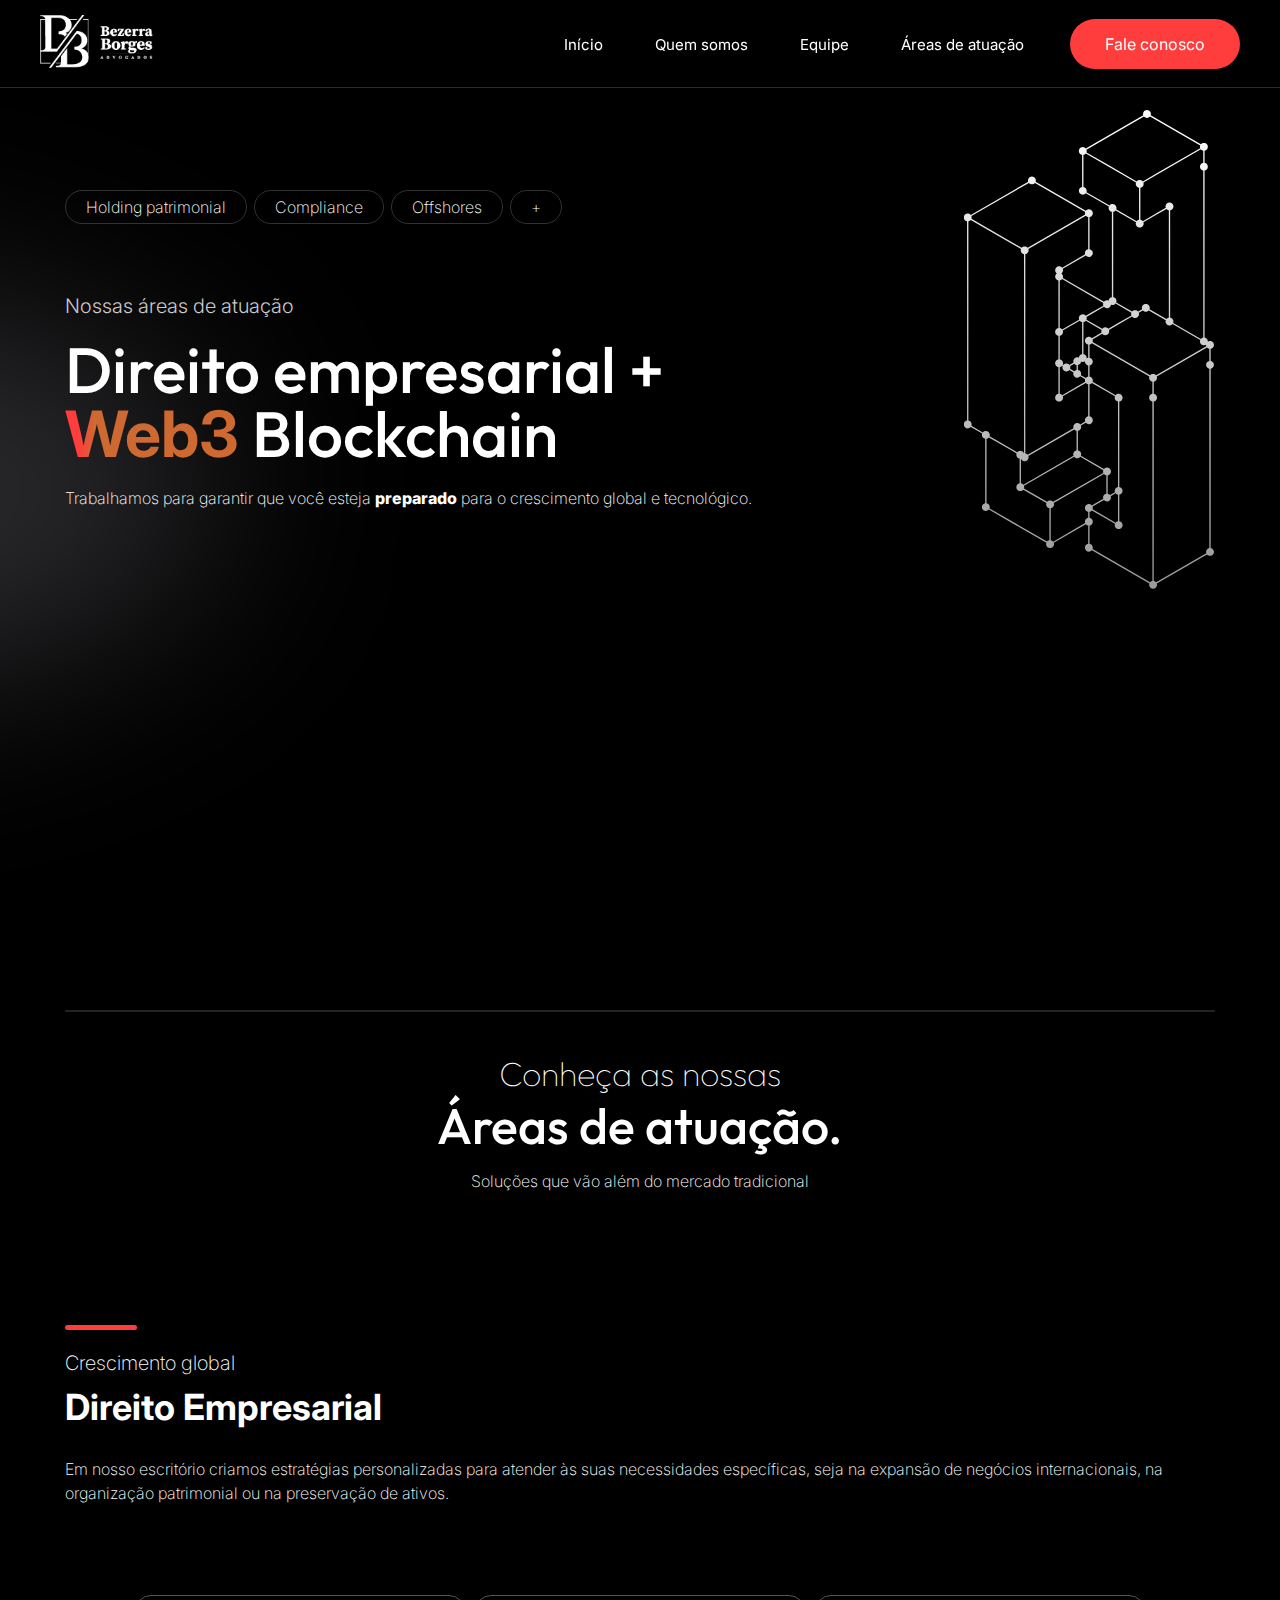
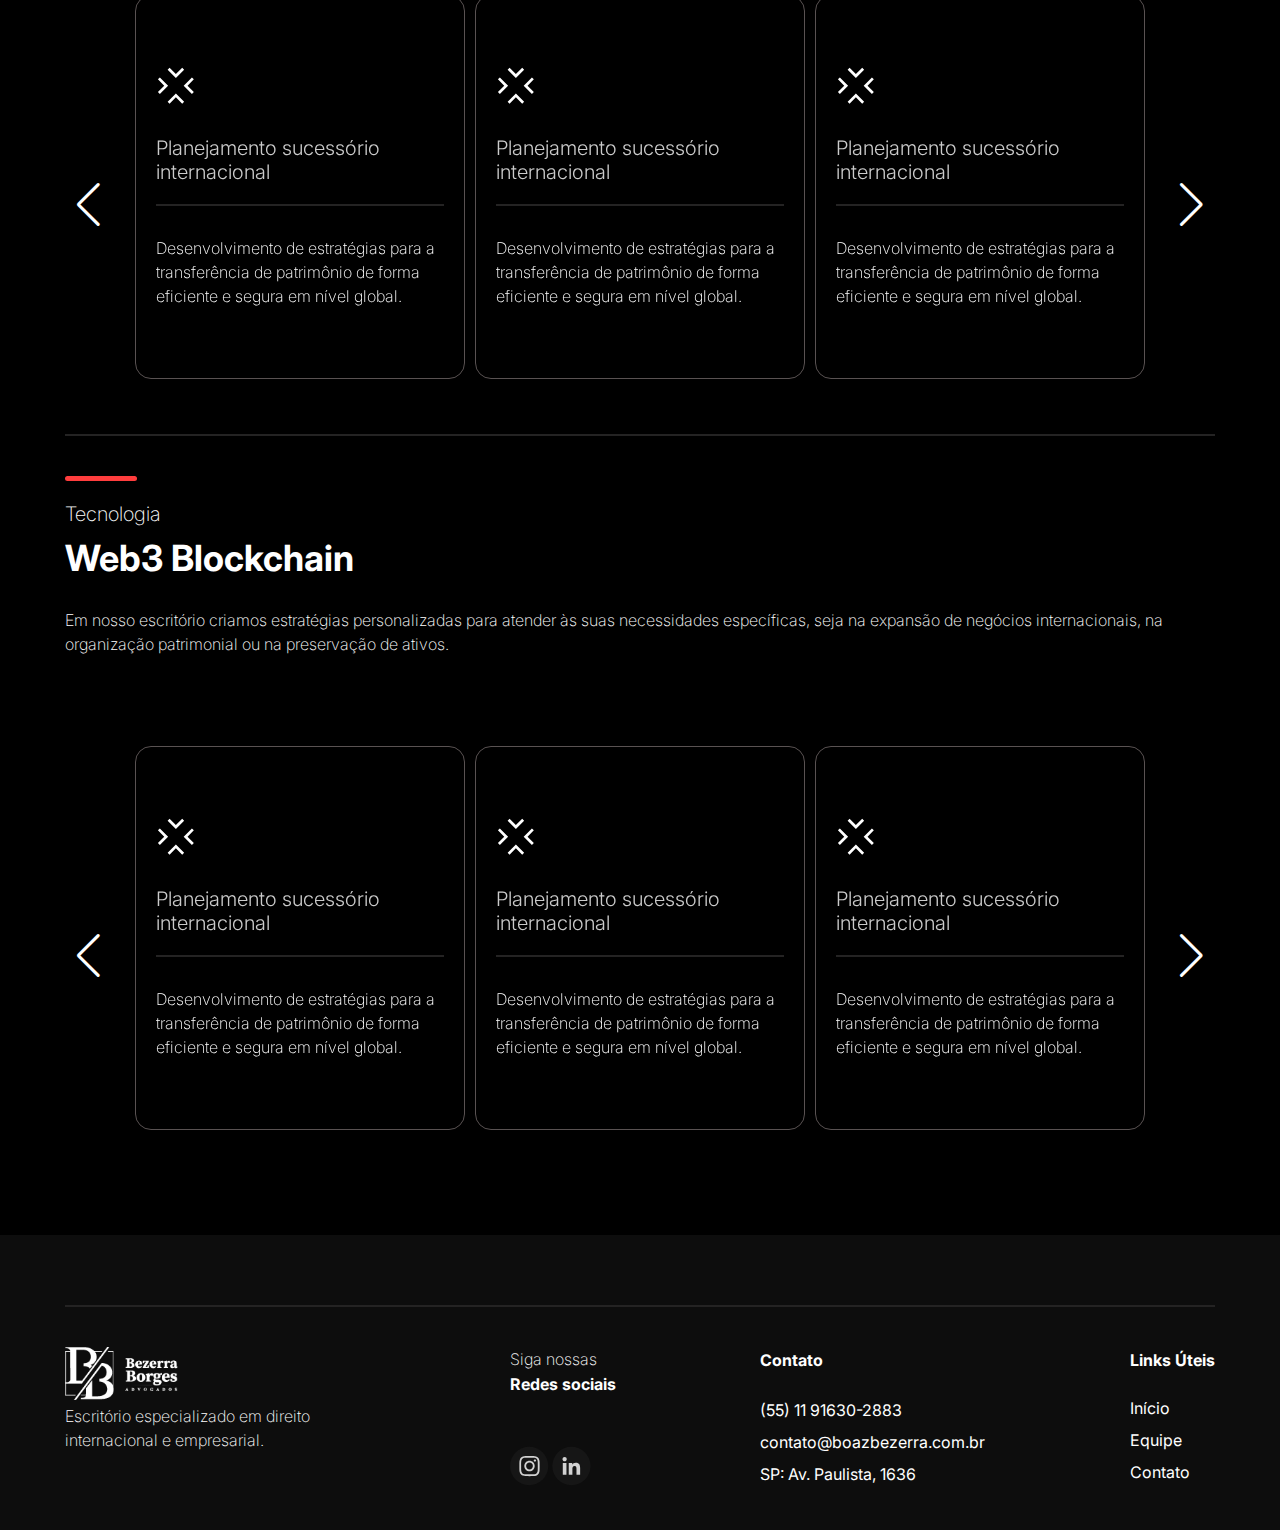
==== commit b59f6601: "Atuação responsivo + keyframes" ====
--- a/areas.html
+++ b/areas.html
@@ -4,6 +4,7 @@
     <meta charset="UTF-8">
     <meta name="viewport" content="width=device-width, initial-scale=1.0">
     <link rel="stylesheet" href="https://cdnjs.cloudflare.com/ajax/libs/font-awesome/6.5.2/css/all.min.css" integrity="sha512-SnH5WK+bZxgPHs44uWIX+LLJAJ9/2PkPKZ5QiAj6Ta86w+fsb2TkcmfRyVX3pBnMFcV7oQPJkl9QevSCWr3W6A==" crossorigin="anonymous" referrerpolicy="no-referrer" />
+    <link rel="stylesheet" href="src/styles/areas.css">
     <link rel="stylesheet" href="src/styles/style.css?v=17.0">
     <link rel="stylesheet" href="src/styles/header.css?v=17.0">
     <link rel="stylesheet" href="src/styles/media.css?v=17.0">
@@ -16,7 +17,7 @@
     <link href="https://fonts.googleapis.com/css2?family=Inter:wght@100..900&display=swap" rel="stylesheet">
     <link href="https://fonts.googleapis.com/css2?family=Outfit:wght@100..900&display=swap" rel="stylesheet">
     <link rel="stylesheet" href="https://cdn.jsdelivr.net/npm/swiper@11/swiper-bundle.min.css"/>
-    <link rel="stylesheet" href="src/styles/areas.css">
+
     <title>Bezerra Borges Advogados</title>
 </head>
 <body>
@@ -66,16 +67,24 @@
                             <p class="text-p">+</p>
                         </div>
 
+                        <div class="sugestao-areas-mobile">
+                            <p class="text-p">Holdings</p>
+                            <p class="text-p">Offshores</p>
+                            <p class="text-p">+</p>
+                        </div>
+
                         <div class="homeArea-text">
                             <h4 class="text-h4">Nossas áreas de atuação</h4>
-                            <h1 class="text-h1-areas">Direito empresarial + <span>Web3</span> Blockchain</h1>
-                            <p class="text-p">Trabalhamos para garantir que você esteja <span style="font-weight: 800;">preparado</span> para o <br>crescimento global e tecnológico.</p>
+                            <h1 class="text-h1-areas">Direito empresarial + <span class="web3">Web3</span> Blockchain</h1>
+                            <p class="text-p">Trabalhamos para garantir que você esteja <span style="font-weight: 800;">preparado</span> para o crescimento global e tecnológico.</p>
                         </div>
                     </div>
 
                     <div class="homeArea-img">
                         <img src="imgs/blockchain.svg" alt="">
                     </div>
+
+                    <div class="homeArea-shadow"></div>
 
                 </div>
             </div>
@@ -86,7 +95,8 @@
             <hr style="width: 100%;">
         </div>
         </div>
-
+        </section>
+        
         <section class="areas-middle">
             <div class="interface">
                 <div class="flex">
@@ -189,7 +199,7 @@
             </div>
         </div>
 
-                <section class="ux-areas">
+        <section class="ux-areas">
 
             <div class="interface">
        
@@ -202,6 +212,7 @@
 
                     <p class="text-p">Em nosso escritório criamos estratégias personalizadas para atender às suas necessidades específicas, seja na expansão de negócios internacionais, na organização patrimonial ou na preservação de ativos.</p>
                  </div>
+
             </div>
         </section>
 
--- a/src/styles/areas.css
+++ b/src/styles/areas.css
@@ -47,14 +47,14 @@
 }
 
 section.home-areas {
-    height: 80vh;
+    height: 100vh;
 }
 
 
 section.home-areas .flex {
    justify-content: space-between;
    align-items: center;
-   margin-top: 200px;
+   margin-top: 110px;
 }
 
 
@@ -83,6 +83,18 @@
     border-radius: 20px;
 }
 
+.sugestao-areas-mobile {
+    display: none;
+    flex-direction: row;
+    gap: 7px;
+}
+
+.sugestao-areas-mobile p {
+    padding: 4px 20px;
+    border: 1px solid #323232;
+    border-radius: 20px;
+}
+
 .homeArea-text {
     display: flex;
     flex-direction: column;
@@ -101,6 +113,7 @@
     color: transparent;
     line-height: 1;
 }
+
 
 section.areas-middle {
     margin-bottom: 120px;
--- a/src/styles/style.css
+++ b/src/styles/style.css
@@ -31,7 +31,7 @@
 
 
 #navbar {
-    z-index: 2000;
+    z-index: 3000;
     transition: top 0.3s ease; /* Transição suave */
     top: 0;
 }
--- a/src/styles/header.css
+++ b/src/styles/header.css
@@ -13,7 +13,7 @@
     padding: 15px 40px;
     border-bottom: 1px solid #2D2D2D;
     position: fixed;
-    z-index: 1;
+    z-index: 3;
 
 
 }
--- a/src/styles/media.css
+++ b/src/styles/media.css
@@ -499,6 +499,64 @@
     .text-h1 {
         font-size: 48px;
     }
+
+    /* Regras da página áreas de atuação*/
+
+
+    .text-h1-areas {
+        font-size: 48px;
+    }
+
+    .text-h3-areas {
+        font-size: 24px;
+    }
+
+    .text-h2-areas {
+        font-size: 34px;
+    }
+
+    .areas-middle .areas-text p{
+        line-height: 1.5;
+    }
+
+
+    .homeArea-copy {
+        max-width: 100%;
+    }
+
+    .sugestao-areas {
+        display: none;
+        flex-direction: row;
+        gap: 7px;
+    }
+
+    .sugestao-areas-mobile {
+        display: flex;
+        flex-direction: row;
+        gap: 7px;
+    }
+
+    .homeArea-copy {
+        display: flex;
+        flex-direction: column;
+        gap: 50px;
+        max-width: 100%;
+    }
+
+    .homeArea-img img {
+
+        max-width: 80%;
+        rotate: 45;
+        animation: girar 4s ease-in-out infinite alternate-reverse;
+        
+    }
+
+
+
+
+    
+
+    /* Regras da página áreas de atuação*/
     
     .text-h4 {
         font-size: 16px;
@@ -528,7 +586,6 @@
         }
     }
 
-}
 
 
 
@@ -904,4 +961,6 @@
    
 
 }
+}
+
 }--- a/src/styles/keyframes.css
+++ b/src/styles/keyframes.css
@@ -35,6 +35,19 @@
     }
 }
 
+@keyframes flutuar4 {
+
+    from {
+        transform: translateY(100%);
+        filter: blur(200px);
+    }
+
+    to {
+        transform: translateY(0%);
+        filter: blur(0px);
+    }
+}
+
 #navbar {
     animation: flutuar3 0.5s ease-in;
 }
@@ -56,3 +69,32 @@
 section.priority .flex{
     animation: flutuar 1s ease-in-out;
 }
+
+section.home-areas  .homeArea-copy .sugestao-areas-mobile{
+    animation: flutuar2 1.2s ease-in-out;
+}
+
+section.home-areas  .homeArea-copy{
+    animation: flutuar2 1s ease-in-out;
+}
+
+section.home-areas .homeArea-img {
+    animation: flutuar4 1.5s ease-in-out;
+}
+
+@keyframes girar {
+    from {
+      transform: rotate(-20deg);
+    }
+    to {
+      transform: rotate(20deg);
+    }
+
+    100%, 50%, 0% {
+        opacity: 1; /* Visível */
+      }
+      75%, 25% {
+        opacity: 0; /* Invisível */
+      }
+  }
+
--- a/src/styles/background.css
+++ b/src/styles/background.css
@@ -146,6 +146,23 @@
     top: 20%;
     filter: blur(60px);
 }
+
+section.home-areas {
+    position: relative;
+
+}
+section.home-areas .homeArea-shadow {
+    position: absolute;
+    width: 800px;
+    height: 400px;
+    border-radius: 50%;
+    background-color: #29282b;
+    filter: blur(100px);
+    z-index: -1;
+    left: -45%;
+    top: 20%;
+}
+
 
 @media screen and (max-width:1200px){
     .horse-shadow {
@@ -232,6 +249,17 @@
         display: none;
     }
 
+    section.home-areas .homeArea-shadow {
+        position: absolute;
+        width: 200px;
+        height: 400px;
+        border-radius: 50%;
+        background-color: #3a383d;
+        filter: blur(80px);
+        z-index: -1;
+        left: -40%;
+        top: 20%;
+    }
 
 
     /*DESATIVADOS */
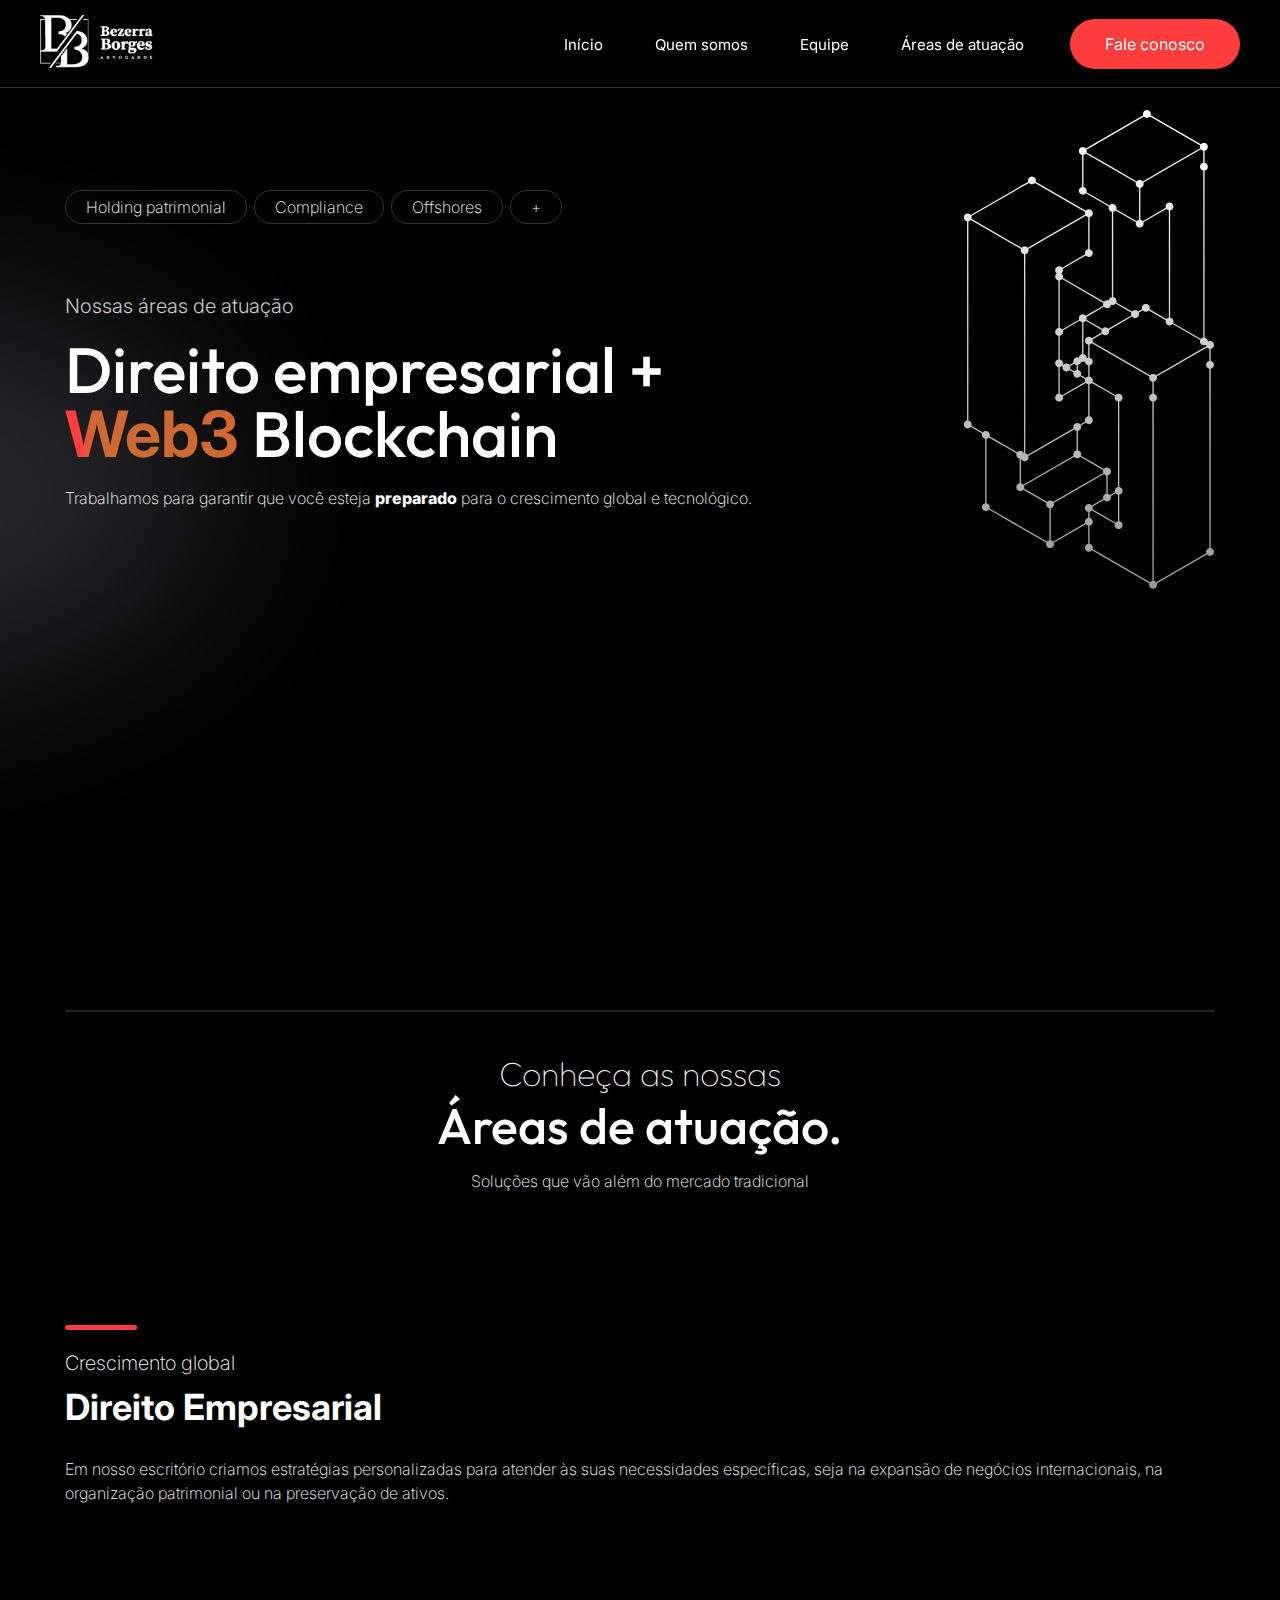
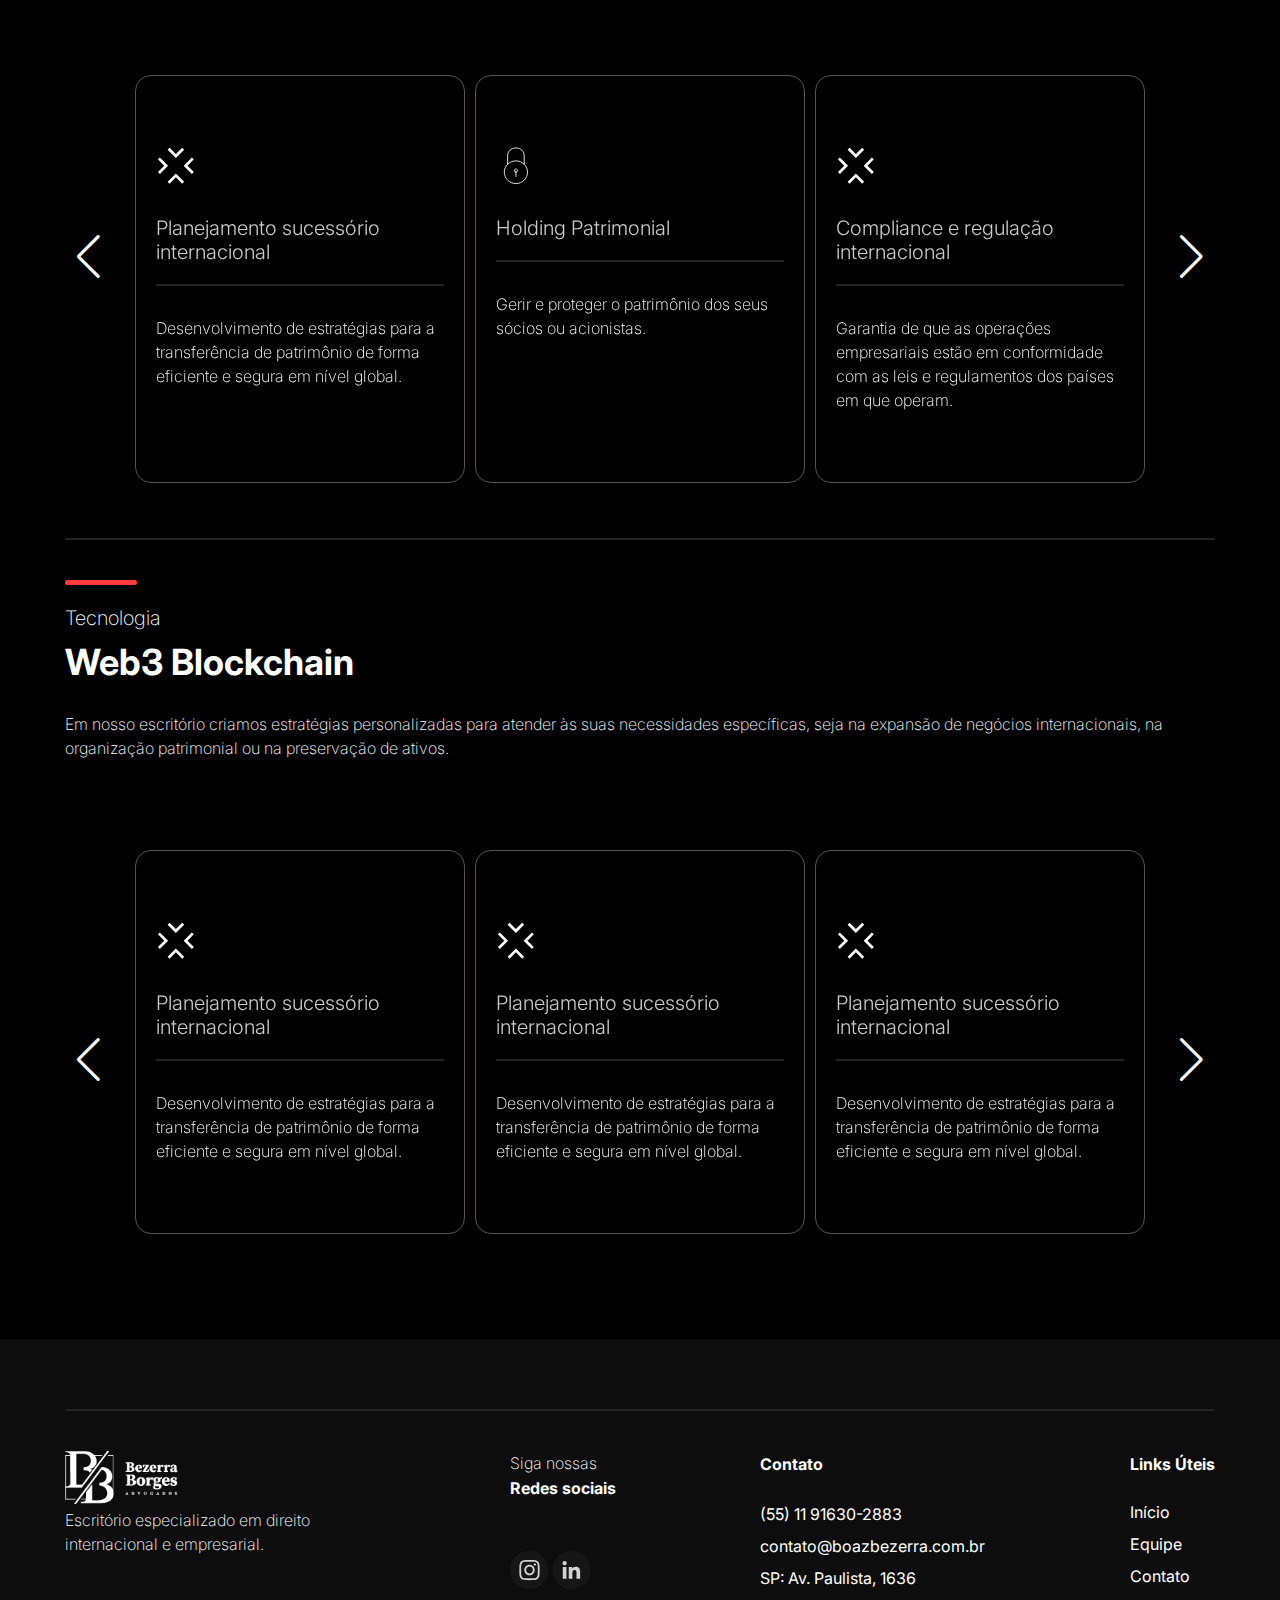
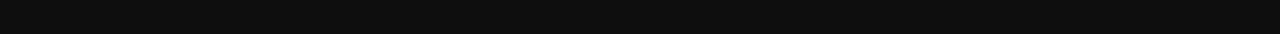
==== commit f3a8aa93: "Carrossel fix height" ====
--- a/areas.html
+++ b/areas.html
@@ -126,69 +126,71 @@
         </section>
 
         <section class="business-law">
+            
             <div class="interface">
                 <div class="flex swiper">
-                    <div class="card-wrapper3" id="carrossel3">
-                        <div class="swiper-wrapper">
-
-                            <div class="swiper-slide">
-                                <div class="law-card">
-                                    <img src="imgs/planej-suc.svg" alt="">
-                                    <div class="law-card-title">
-                                        <h3 class="text-h4">Planejamento sucessório internacional</h3>
-                                        <hr style="width: 100%;">
-                                    </div>
-                                    <p class="text-p">Desenvolvimento de estratégias para a transferência de patrimônio de forma eficiente e segura em nível global.</p>
-                                    
-
-                                </div>
-                            </div>
-
-                            <div class="swiper-slide">
-                                <div class="law-card">
-                                    <img src="imgs/planej-suc.svg" alt="">
-                                    <div class="law-card-title">
-                                        <h3 class="text-h4">Planejamento sucessório internacional</h3>
-                                        <hr style="width: 100%;">
-                                    </div>
-                                    <p class="text-p">Desenvolvimento de estratégias para a transferência de patrimônio de forma eficiente e segura em nível global.</p>
-                                    
-
-                                </div>
-                            </div>
-
-                            <div class="swiper-slide">
-                                <div class="law-card">
-                                    <img src="imgs/planej-suc.svg" alt="">
-                                    <div class="law-card-title">
-                                        <h3 class="text-h4">Planejamento sucessório internacional</h3>
-                                        <hr style="width: 100%;">
-                                    </div>
-                                    <p class="text-p">Desenvolvimento de estratégias para a transferência de patrimônio de forma eficiente e segura em nível global.</p>
-                                    
-
-                                </div>
-                            </div>
-
-                            <div class="swiper-slide">
-                                <div class="law-card">
-                                    <img src="imgs/planej-suc.svg" alt="">
-                                    <div class="law-card-title">
-                                        <h3 class="text-h4">Planejamento sucessório internacional</h3>
-                                        <hr style="width: 100%;">
-                                    </div>
-                                    <p class="text-p">Desenvolvimento de estratégias para a transferência de patrimônio de forma eficiente e segura em nível global.</p>
-                                    
-
-                                </div>
-                            </div>
-
-
-                        </div>
-                        
-                        <div class="swiper-side-button swiper-button-prev" id="prev3"></div>
-                        <div class="swiper-side-button swiper-button-next" id="next3"></div>
-                    </div>
+                        <div class="law-cards">
+                            <div class="card-wrapper3" id="carrossel3">
+                                <div class="swiper-wrapper">
+
+                                    <div class="swiper-slide">
+                                        <div class="law-card">
+                                            <img src="imgs/planej-suc.svg" alt="">
+                                            <div class="law-card-title">
+                                                <h3 class="text-h4">Planejamento sucessório internacional</h3>
+                                                <hr style="width: 100%;">
+                                            </div>
+                                            <p class="text-p">Desenvolvimento de estratégias para a transferência de patrimônio de forma eficiente e segura em nível global.</p>
+                                            
+
+                                        </div>
+                                    </div>
+
+                                    <div class="swiper-slide">
+                                        <div class="law-card">
+                                            <img src="imgs/Holding.svg" alt="">
+                                            <div class="law-card-title">
+                                                <h3 class="text-h4">Holding Patrimonial</h3>
+                                                <hr style="width: 100%;">
+                                            </div>
+                                            <p class="text-p">Gerir e proteger o patrimônio dos seus sócios ou acionistas.</p>
+                                            
+
+                                        </div>
+                                    </div>
+
+                                    <div class="swiper-slide">
+                                        <div class="law-card">
+                                            <img src="imgs/planej-suc.svg" alt="">
+                                            <div class="law-card-title">
+                                                <h3 class="text-h4">Compliance e regulação internacional</h3>
+                                                <hr style="width: 100%;">
+                                            </div>
+                                            <p class="text-p">Garantia de que as operações empresariais estão em conformidade com as leis e regulamentos dos países em que operam.</p>
+                                            
+
+                                        </div>
+                                    </div>
+
+                                    <div class="swiper-slide">
+                                        <div class="law-card">
+                                            <img src="imgs/planej-suc.svg" alt="">
+                                            <div class="law-card-title">
+                                                <h3 class="text-h4">Planejamento sucessório internacional</h3>
+                                                <hr style="width: 100%;">
+                                            </div>
+                                            <p class="text-p">Desenvolvimento de estratégias para a transferência de patrimônio de forma eficiente e segura em nível global.</p>
+                                            
+
+                                        </div>
+                                    </div>
+                                </div>
+                                
+                                <div class="swiper-side-button swiper-button-prev" id="prev3"></div>
+                                <div class="swiper-side-button swiper-button-next" id="next3"></div>
+                            </div>
+                        </div>
+                    
                 </div>
             </div>
         </section>
--- a/src/styles/areas.css
+++ b/src/styles/areas.css
@@ -9,12 +9,6 @@
     scroll-margin-top: 250px; 
 }
 
-.card-wrapper3 {
-    max-width: 100%;
-    overflow: hidden;
-    padding: 20px 10px;
-    margin: 0 60px 35px;
-}
 
 .card-wrapper4 {
     max-width: 100%;
@@ -148,15 +142,33 @@
 }
 
 
+.card-wrapper3 {
+    max-width: 100%;
+    overflow: hidden;
+    padding: 20px 10px;
+    margin: 0 60px 35px;
+}
 
-section.business-law .law-card {
+.law-cards {
+    display: flex;
+    flex-wrap: nowrap; /* Não quebra linha, pois é um carrossel */
+    justify-content: center;
+    margin-top: 80px;
+    gap: 20px;
+    align-items: stretch; /* Garante que os cards tenham a mesma altura */
+}
+
+.law-card {
+    display: flex;
+    flex-direction: column;
     border: 1px solid #595252;
     border-radius: 16px;
     padding: 70px 20px;
-    display: flex;
-    flex-direction: column;
     gap: 30px;
+    height: 100%;   
 }
+
+
 
 section.web3 .law-card {
     border: 1px solid #595252;
@@ -166,6 +178,8 @@
     flex-direction: column;
     gap: 30px;
 }
+
+
 
 
 .law-card img {
--- a/src/styles/style.css
+++ b/src/styles/style.css
@@ -290,7 +290,7 @@
 }
 
 .ux-text {
-    line-height: 20px;
+    line-height: 20px
 }
 
 .ux {
--- a/src/styles/header.css
+++ b/src/styles/header.css
@@ -31,6 +31,11 @@
     align-items: center;
     list-style: none;
     gap: 40px;
+}
+
+.nav_list.active {
+    width: 50vw;          
+    height: 100vh;         
 }
 
 .nav-item a {
--- a/src/styles/media.css
+++ b/src/styles/media.css
@@ -213,7 +213,14 @@
         margin: 0 0px 0px;
     }
     
- 
+
+    .card-wrapper3 {
+        margin: 0 40px 0px;
+    }
+
+    .card-wrapper4 {
+        margin: 0 40px 0px;
+    }
 
     section.home .flex {
 
@@ -236,6 +243,11 @@
 
     .ux {
         padding-bottom: 10px;
+    }
+
+    .ux-text .subtitle {
+
+        line-height: 2;
     }
 
 
@@ -552,7 +564,9 @@
     }
 
 
-
+    section.areas-middle {
+        margin-bottom: 80px;
+    }
 
     
 
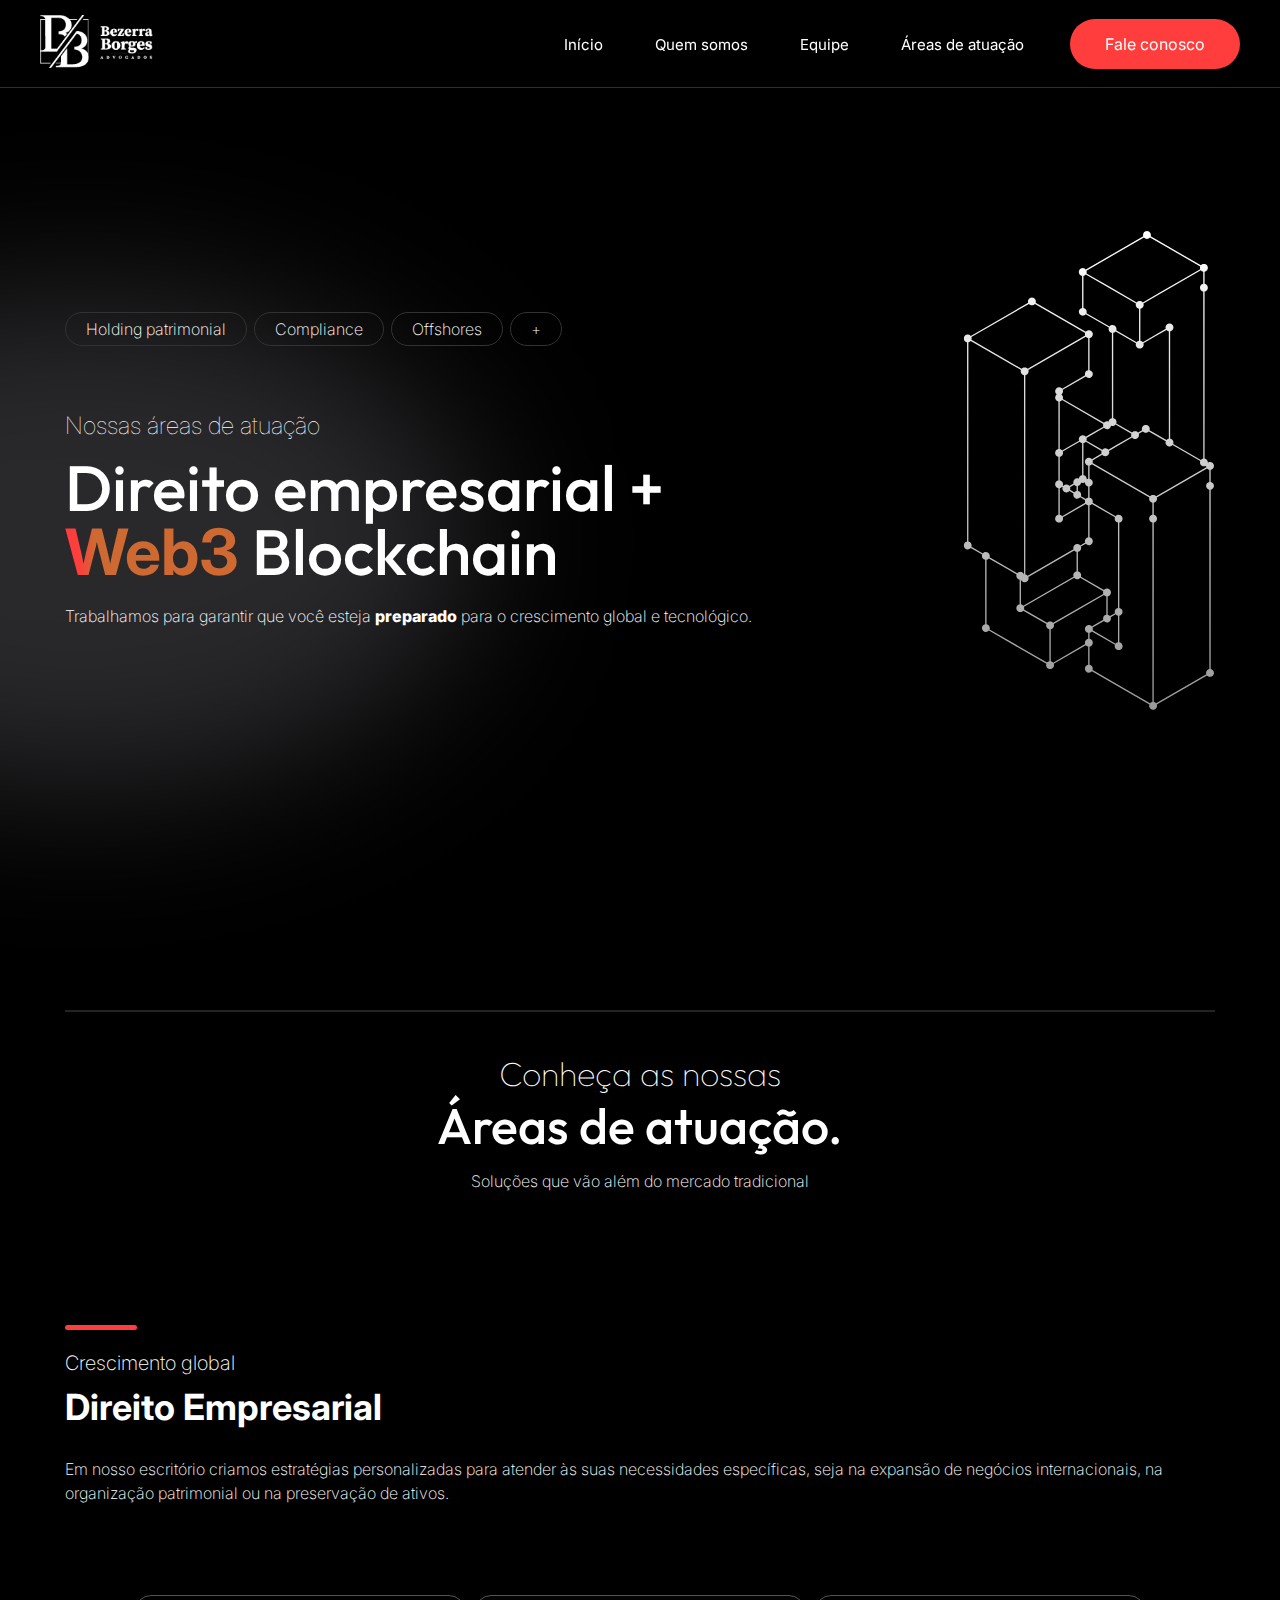
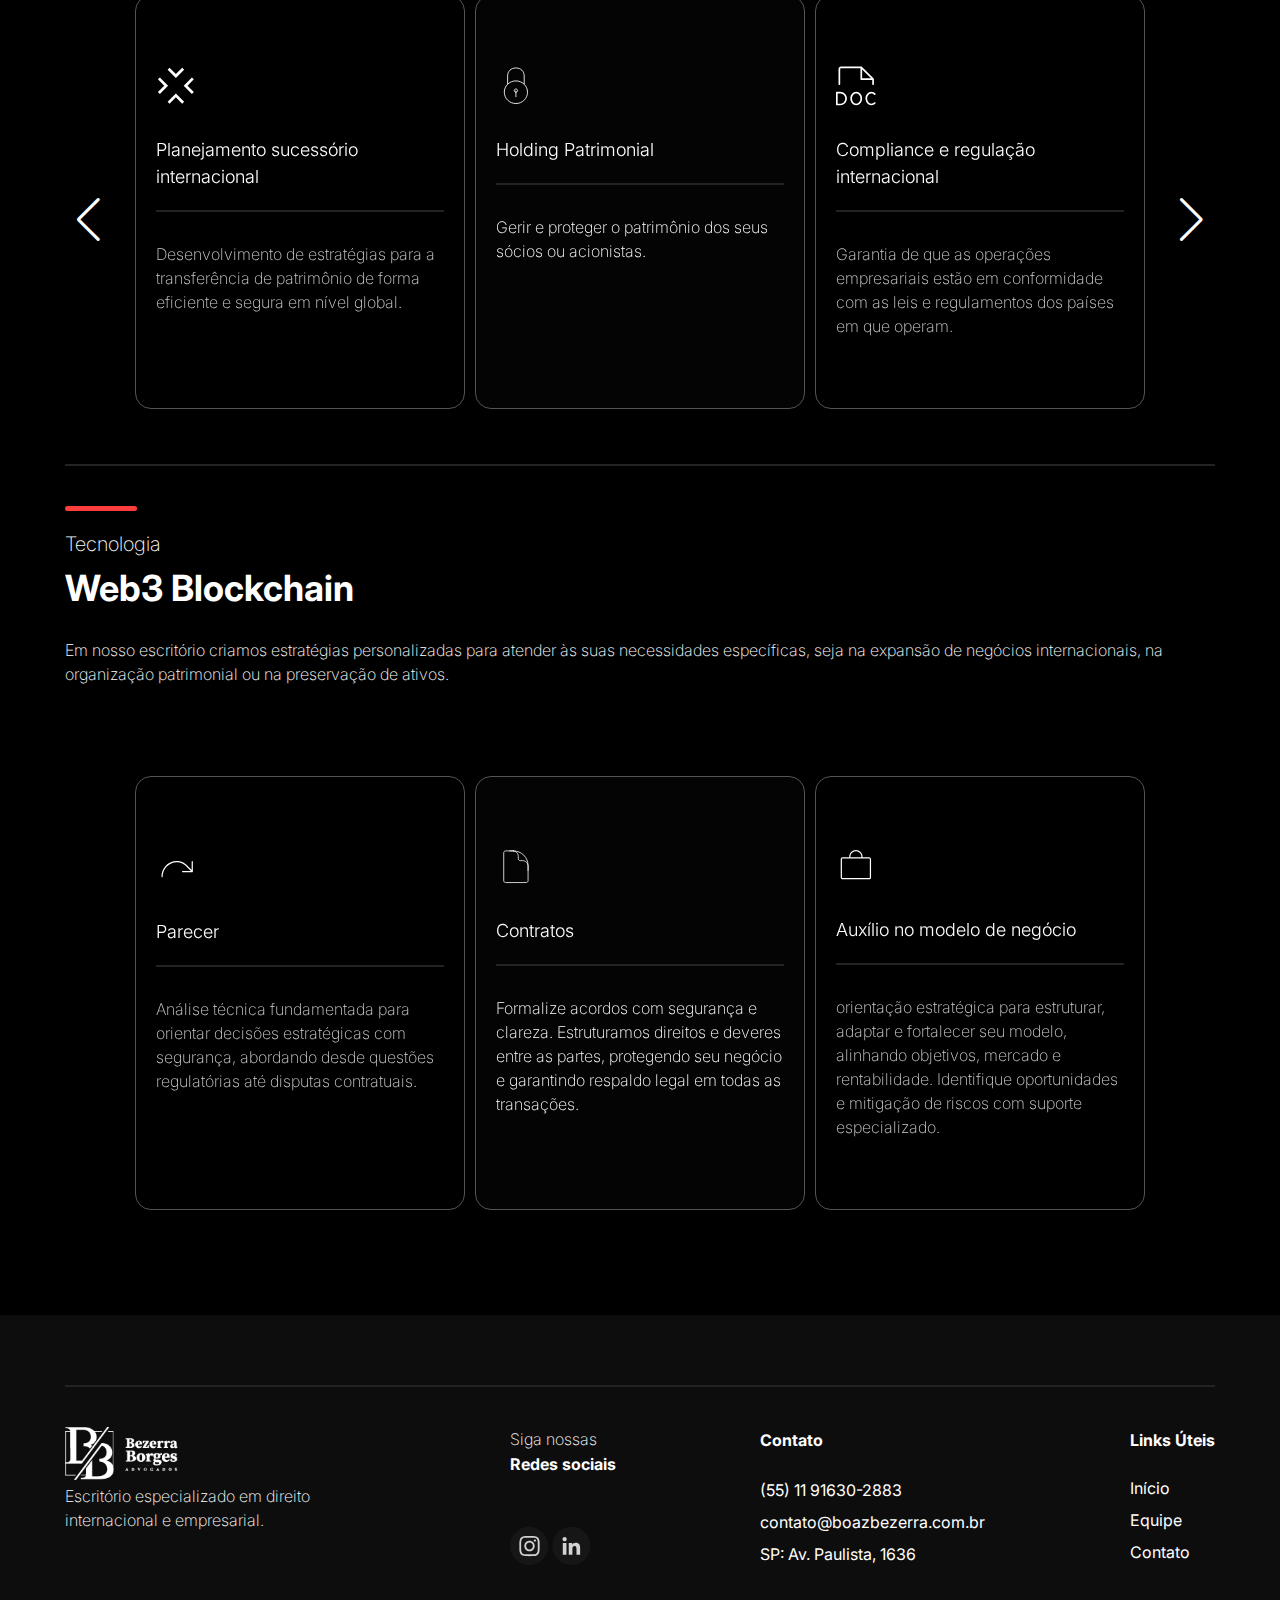
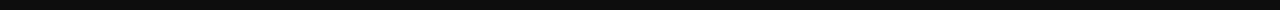
==== commit 54eedad3: "mudanças responsivo + cards" ====
--- a/areas.html
+++ b/areas.html
@@ -4,13 +4,13 @@
     <meta charset="UTF-8">
     <meta name="viewport" content="width=device-width, initial-scale=1.0">
     <link rel="stylesheet" href="https://cdnjs.cloudflare.com/ajax/libs/font-awesome/6.5.2/css/all.min.css" integrity="sha512-SnH5WK+bZxgPHs44uWIX+LLJAJ9/2PkPKZ5QiAj6Ta86w+fsb2TkcmfRyVX3pBnMFcV7oQPJkl9QevSCWr3W6A==" crossorigin="anonymous" referrerpolicy="no-referrer" />
-    <link rel="stylesheet" href="src/styles/areas.css">
-    <link rel="stylesheet" href="src/styles/style.css?v=17.0">
-    <link rel="stylesheet" href="src/styles/header.css?v=17.0">
-    <link rel="stylesheet" href="src/styles/media.css?v=17.0">
+    <link rel="stylesheet" href="src/styles/areas.css?v=18.0">
+    <link rel="stylesheet" href="src/styles/style.css?v=18.0">
+    <link rel="stylesheet" href="src/styles/header.css?v=18.0">
+    <link rel="stylesheet" href="src/styles/media.css?v=18.0">
     <link rel="stylesheet" href="src/styles/keyframes.css">
     <link rel="stylesheet" href="src/styles/background.css">
-    <link rel="stylesheet" href="src/styles/modals.css?=v17.0">
+    <link rel="stylesheet" href="src/styles/modals.css?=v18.0">
     <link rel="preconnect" href="https://fonts.googleapis.com">
     <link rel="preconnect" href="https://fonts.gstatic.com" crossorigin>
     <link rel="html" href="nl-success.html">
@@ -137,7 +137,7 @@
                                         <div class="law-card">
                                             <img src="imgs/planej-suc.svg" alt="">
                                             <div class="law-card-title">
-                                                <h3 class="text-h4">Planejamento sucessório internacional</h3>
+                                                <h4 class="text-h4">Planejamento sucessório internacional</h4>
                                                 <hr style="width: 100%;">
                                             </div>
                                             <p class="text-p">Desenvolvimento de estratégias para a transferência de patrimônio de forma eficiente e segura em nível global.</p>
@@ -147,10 +147,10 @@
                                     </div>
 
                                     <div class="swiper-slide">
-                                        <div class="law-card">
+                                        <div class="law-card-middle">
                                             <img src="imgs/Holding.svg" alt="">
                                             <div class="law-card-title">
-                                                <h3 class="text-h4">Holding Patrimonial</h3>
+                                                <h4 class="text-h4">Holding Patrimonial</h4>
                                                 <hr style="width: 100%;">
                                             </div>
                                             <p class="text-p">Gerir e proteger o patrimônio dos seus sócios ou acionistas.</p>
@@ -161,9 +161,9 @@
 
                                     <div class="swiper-slide">
                                         <div class="law-card">
-                                            <img src="imgs/planej-suc.svg" alt="">
-                                            <div class="law-card-title">
-                                                <h3 class="text-h4">Compliance e regulação internacional</h3>
+                                            <img src="imgs/contratos.svg" alt="">
+                                            <div class="law-card-title">
+                                                <h4 class="text-h4">Compliance e regulação internacional</h4>
                                                 <hr style="width: 100%;">
                                             </div>
                                             <p class="text-p">Garantia de que as operações empresariais estão em conformidade com as leis e regulamentos dos países em que operam.</p>
@@ -174,12 +174,38 @@
 
                                     <div class="swiper-slide">
                                         <div class="law-card">
-                                            <img src="imgs/planej-suc.svg" alt="">
-                                            <div class="law-card-title">
-                                                <h3 class="text-h4">Planejamento sucessório internacional</h3>
-                                                <hr style="width: 100%;">
-                                            </div>
-                                            <p class="text-p">Desenvolvimento de estratégias para a transferência de patrimônio de forma eficiente e segura em nível global.</p>
+                                            <img src="imgs/consultoria.svg" alt="">
+                                            <div class="law-card-title">
+                                                <h4 class="text-h4">Consultoria Tributária Internacional</h4>
+                                                <hr style="width: 100%;">
+                                            </div>
+                                            <p class="text-p">Análise e planejamento fiscal para otimizar a carga tributária em múltiplas jurisdições.</p>
+                                            
+
+                                        </div>
+                                    </div>
+
+                                    <div class="swiper-slide">
+                                        <div class="law-card">
+                                            <img src="imgs/bank.svg" alt="">
+                                            <div class="law-card-title">
+                                                <h4 class="text-h4">Serviços Bancários Internacionais</h4>
+                                                <hr style="width: 100%;">
+                                            </div>
+                                            <p class="text-p">Abertura e gestão de contas bancárias offshore, facilitação de transações internacionais e serviços de câmbio.</p>
+                                            
+
+                                        </div>
+                                    </div>
+
+                                    <div class="swiper-slide">
+                                        <div class="law-card">
+                                            <img src="imgs/realocacao.svg" alt="">
+                                            <div class="law-card-title">
+                                                <h4 class="text-h4">Planejamento de Realocação Internacional</h4>
+                                                <hr style="width: 100%;">
+                                            </div>
+                                            <p class="text-p">Assistência a empresas e indivíduos no processo de mudança para outra jurisdição, incluindo questões fiscais, legais, de imigração e de estilo de vida.</p>
                                             
 
                                         </div>
@@ -222,56 +248,48 @@
         <section class="web3">
             <div class="interface">
                 <div class="flex swiper">
-                    <div class="card-wrapper4" id="carrossel4">
-                        <div class="swiper-wrapper">
-                            <div class="swiper-slide">
-                                <div class="law-card">
-                                    <img src="imgs/planej-suc.svg" alt="">
-                                    <div class="law-card-title">
-                                        <h3 class="text-h4">Planejamento sucessório internacional</h3>
-                                        <hr style="width: 100%;">
-                                    </div>
-                                    <p class="text-p">Desenvolvimento de estratégias para a transferência de patrimônio de forma eficiente e segura em nível global.</p>
+                    <div class="law-cards">
+                        <div class="card-wrapper4" id="carrossel4">
+                            <div class="swiper-wrapper">
+                                <div class="swiper-slide">
+                                    <div class="law-card">
+                                        <img src="imgs/parecer.svg" alt="">
+                                        <div class="law-card-title">
+                                            <h4 class="text-h4">Parecer</h4>
+                                            <hr style="width: 100%;">
+                                        </div>
+                                        <p class="text-p">Análise técnica fundamentada para orientar decisões estratégicas com segurança, abordando desde questões regulatórias até disputas contratuais.</p>
+                                    </div>
                                 </div>
+
+                                <div class="swiper-slide">
+                                    <div class="law-card-middle">
+                                        <img src="imgs/contratos1.svg" alt="">
+                                        <div class="law-card-title">
+                                            <h4 class="text-h4">Contratos</h4>
+                                            <hr style="width: 100%;">
+                                        </div>
+                                        <p class="text-p">Formalize acordos com segurança e clareza. Estruturamos direitos e deveres entre as partes, protegendo seu negócio e garantindo respaldo legal em todas as transações.</p>
+                                    </div>
+                                </div>
+
+                                <div class="swiper-slide">
+                                    <div class="law-card">
+                                        <img src="imgs/negocio.svg" alt="">
+                                        <div class="law-card-title">
+                                            <h4 class="text-h4">Auxílio no modelo de negócio</h4>
+                                            <hr style="width: 100%;">
+                                        </div>
+                                        <p class="text-p">orientação estratégica para estruturar, adaptar e fortalecer seu modelo, alinhando objetivos, mercado e rentabilidade. Identifique oportunidades e mitigação de riscos com suporte especializado.</p>
+                                    </div>
+                                </div>
+
                             </div>
-
-                            <div class="swiper-slide">
-                                <div class="law-card">
-                                    <img src="imgs/planej-suc.svg" alt="">
-                                    <div class="law-card-title">
-                                        <h3 class="text-h4">Planejamento sucessório internacional</h3>
-                                        <hr style="width: 100%;">
-                                    </div>
-                                    <p class="text-p">Desenvolvimento de estratégias para a transferência de patrimônio de forma eficiente e segura em nível global.</p>
-                                </div>
-                            </div>
-
-                            <div class="swiper-slide">
-                                <div class="law-card">
-                                    <img src="imgs/planej-suc.svg" alt="">
-                                    <div class="law-card-title">
-                                        <h3 class="text-h4">Planejamento sucessório internacional</h3>
-                                        <hr style="width: 100%;">
-                                    </div>
-                                    <p class="text-p">Desenvolvimento de estratégias para a transferência de patrimônio de forma eficiente e segura em nível global.</p>
-                                </div>
-                            </div>
-
-                            <div class="swiper-slide">
-                                <div class="law-card">
-                                    <img src="imgs/planej-suc.svg" alt="">
-                                    <div class="law-card-title">
-                                        <h3 class="text-h4">Planejamento sucessório internacional</h3>
-                                        <hr style="width: 100%;">
-                                    </div>
-                                    <p class="text-p">Desenvolvimento de estratégias para a transferência de patrimônio de forma eficiente e segura em nível global.</p>
-                                </div>
-                            </div>
-                        </div>
-            
-                        <div class="swiper-side-button swiper-button-prev" id="prev4"></div>
-                        <div class="swiper-side-button swiper-button-next" id="next4"></div>
-                    </div>
+                
+                            <div class="swiper-side-button swiper-button-prev" id="prev4"></div>
+                            <div class="swiper-side-button swiper-button-next" id="next4"></div>
+                        </div>
+                        </div>
                 </div>
             </div>
         </section>
@@ -349,6 +367,6 @@
         </div>
     </footer>
     <script src="https://cdn.jsdelivr.net/npm/swiper@11/swiper-bundle.min.js"></script>
-    <script src="src/javascript/script.js?v=17.0" defer></script>
+    <script src="src/javascript/script.js?v=18.0" defer></script>
 </body>
 </html>--- a/src/styles/areas.css
+++ b/src/styles/areas.css
@@ -40,6 +40,14 @@
     font-family: "Outfit", sans-serif;
 }
 
+.homeArea-text .text-h4 {
+    color: #FFF;
+font-size: 24px;
+font-style: normal;
+font-weight: 100;
+line-height: 20px; /* 83.333% */
+}
+
 section.home-areas {
     height: 100vh;
 }
@@ -49,6 +57,12 @@
    justify-content: space-between;
    align-items: center;
    margin-top: 110px;
+   height: 80vh;
+}
+
+
+.homeArea-img img {
+    width: 100%;
 }
 
 
@@ -74,7 +88,7 @@
 .sugestao-areas p {
     padding: 4px 20px;
     border: 1px solid #323232;
-    border-radius: 20px;
+    border-radius: 100px;
 }
 
 .sugestao-areas-mobile {
@@ -132,7 +146,7 @@
 
 
 section.ux-areas{
-    margin-bottom: 70px;
+margin-bottom: 70px;
 }
 
 
@@ -153,7 +167,6 @@
     display: flex;
     flex-wrap: nowrap; /* Não quebra linha, pois é um carrossel */
     justify-content: center;
-    margin-top: 80px;
     gap: 20px;
     align-items: stretch; /* Garante que os cards tenham a mesma altura */
 }
@@ -168,7 +181,25 @@
     height: 100%;   
 }
 
-
+.law-card-middle {
+    background: rgba(63, 63, 63, 0.07);
+    display: flex;
+    flex-direction: column;
+    border: 1px solid #595252;
+    border-radius: 16px;
+    padding: 70px 20px;
+    gap: 30px;
+    height: 100%;  
+}
+
+.law-card-middle img {
+    width: 40px;
+}
+
+
+.law-card .text-p {
+    color: #cccccc;
+}
 
 section.web3 .law-card {
     border: 1px solid #595252;
@@ -192,6 +223,14 @@
     gap: 20px;
 }
 
+.law-card-title .text-h4 {
+    color: #FFF;
+    font-size: 18px;
+    font-style: normal;
+    font-weight: 300;
+    line-height: 1.5; /* 125% */
+}
+
 .law-card-title hr {
     margin: 0;
 }--- a/src/styles/media.css
+++ b/src/styles/media.css
@@ -320,6 +320,9 @@
 
     }
  
+    section.ux-areas{
+        margin-bottom: 30px;
+        }
 
     section.exp{
         padding:0px;
@@ -600,7 +603,7 @@
         }
     }
 
-
+}
 
 
 @media screen and (max-width: 400px) {
@@ -648,7 +651,7 @@
     }
 
     .text-h1 {
-        font-size: 84px;
+        font-size: 80px;
     }
 
     .text-h4 {
@@ -690,8 +693,6 @@
         align-items: stretch;
     }
     
-
-    
     
 
     .home-text {
@@ -742,6 +743,8 @@
         gap: 35px;
     
     }
+
+
 
     button {
         color: #ffffff;
@@ -974,7 +977,81 @@
         line-height: 1;
    
 
+    }
+
+
+    /*area */
+
+    .homeArea-img {
+        display: flex;
+        width: 100%;
+
+    }
+    .homeArea-copy {
+        display: flex;
+        flex: 2;
+    }
+
+    .homeArea-img img {
+        width: 50%;
+        
+    }
+
+    .homeArea-img {
+    display: flex;
+    flex: 1;
+    max-width: 100%;
+    }
+
+    .text-h1-areas {
+        font-size: 120px;
+    }
+    
+    .text-h2-areas {
+        padding: 0;
+        font-weight: 500;
+        font-size: 50px;
+        font-family: "Outfit", sans-serif;
+        line-height: 1;
+    }
+    
+    .text-h3-areas {
+        padding: 0;
+        font-weight: 100;
+        font-size: 34px;
+        font-family: "Outfit", sans-serif;
+    }
+
+    .homeArea-text .text-h4 {
+        font-size: 40px;
+        line-height: 1.5;
+    }
+
+    .law-card-title .text-h4 {
+        font-size: 30px;
+    }
+
+    .law-card img {
+        width: 100px;
+    }
+
+    .law-card-middle img {
+        width: 100px;
+    }
+
+    .law-card {
+        padding: 200px 40px;
+        justify-content: center;
+    }
+
+    
+    section.web3 .law-card {
+        padding: 180px 40px;
+        justify-content: center;
+    }
+
+    .law-card-middle {
+        justify-content: center;
+    }
+
 }
-}
-
-}--- a/src/styles/background.css
+++ b/src/styles/background.css
@@ -154,12 +154,12 @@
 section.home-areas .homeArea-shadow {
     position: absolute;
     width: 800px;
-    height: 400px;
+    height: 500px;
     border-radius: 50%;
     background-color: #29282b;
-    filter: blur(100px);
-    z-index: -1;
-    left: -45%;
+    filter: blur(80px);
+    z-index: -1;
+    left: -25%;
     top: 20%;
 }
 
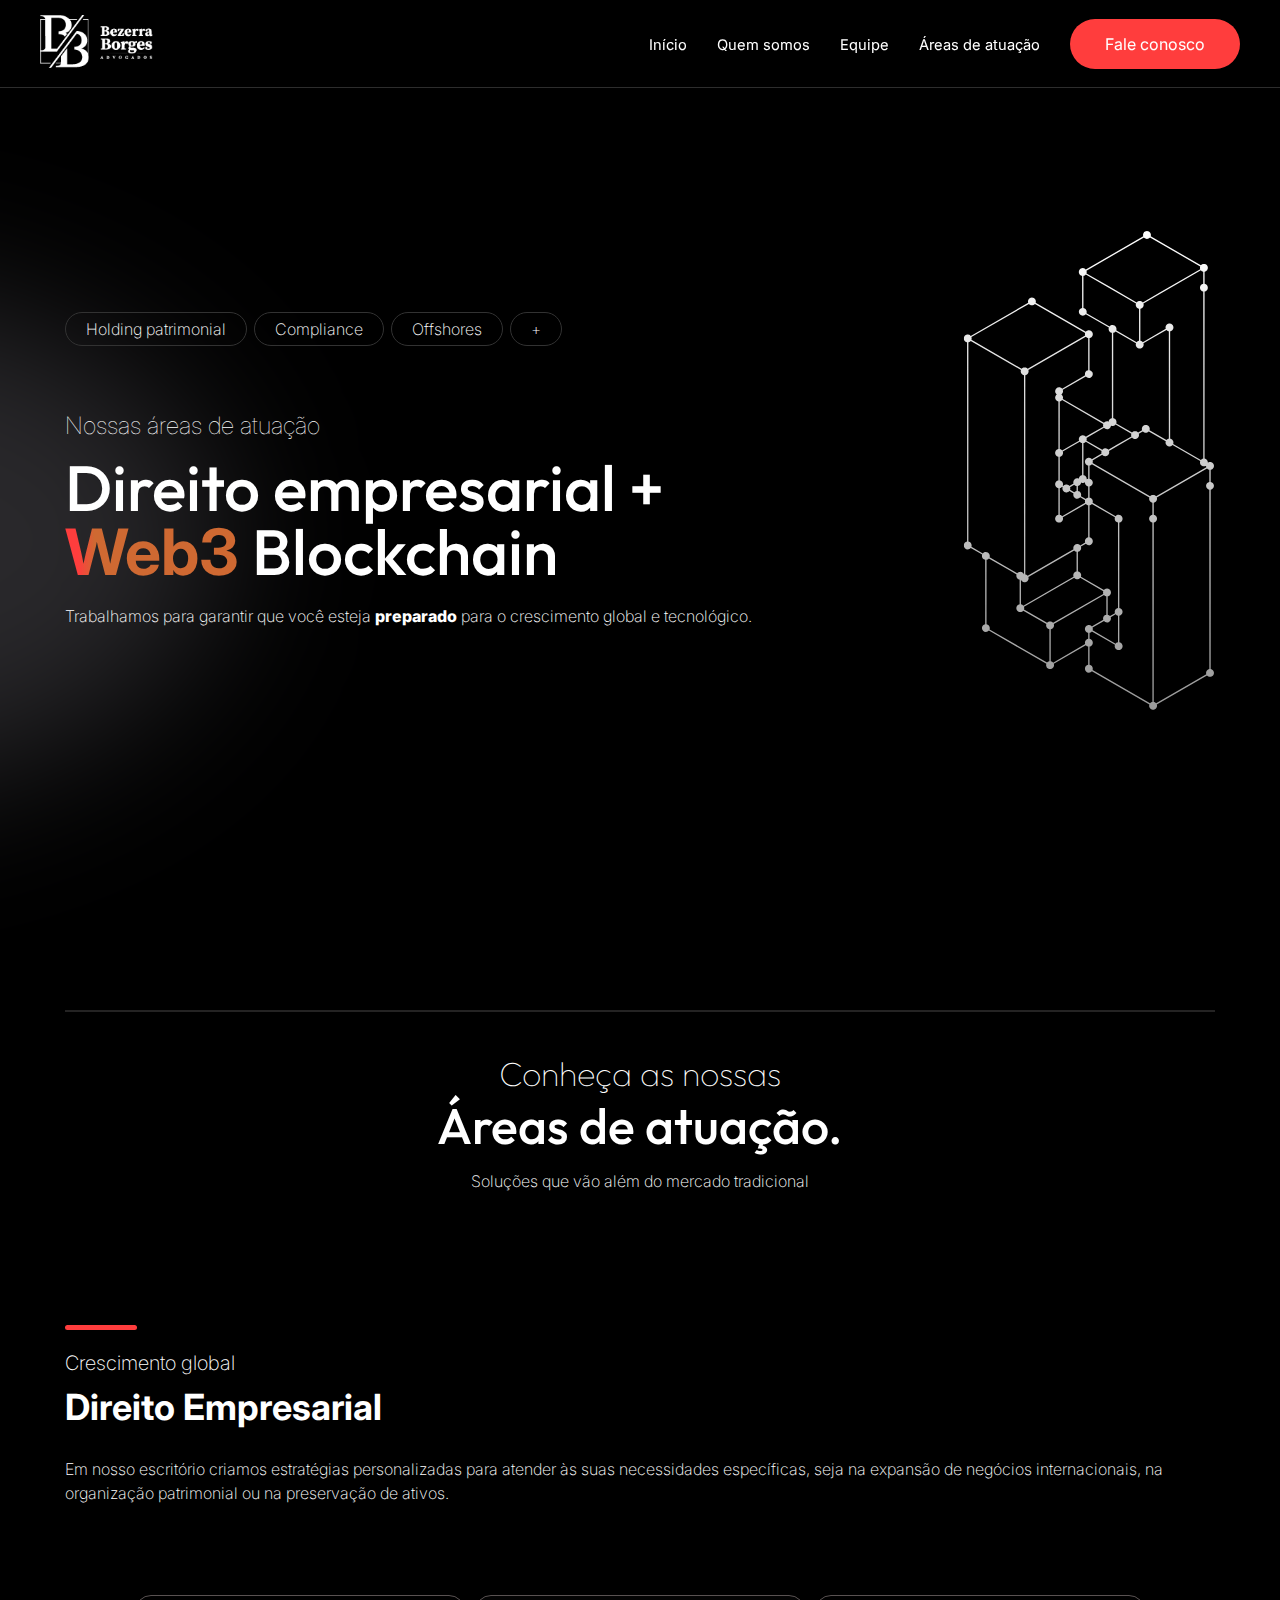
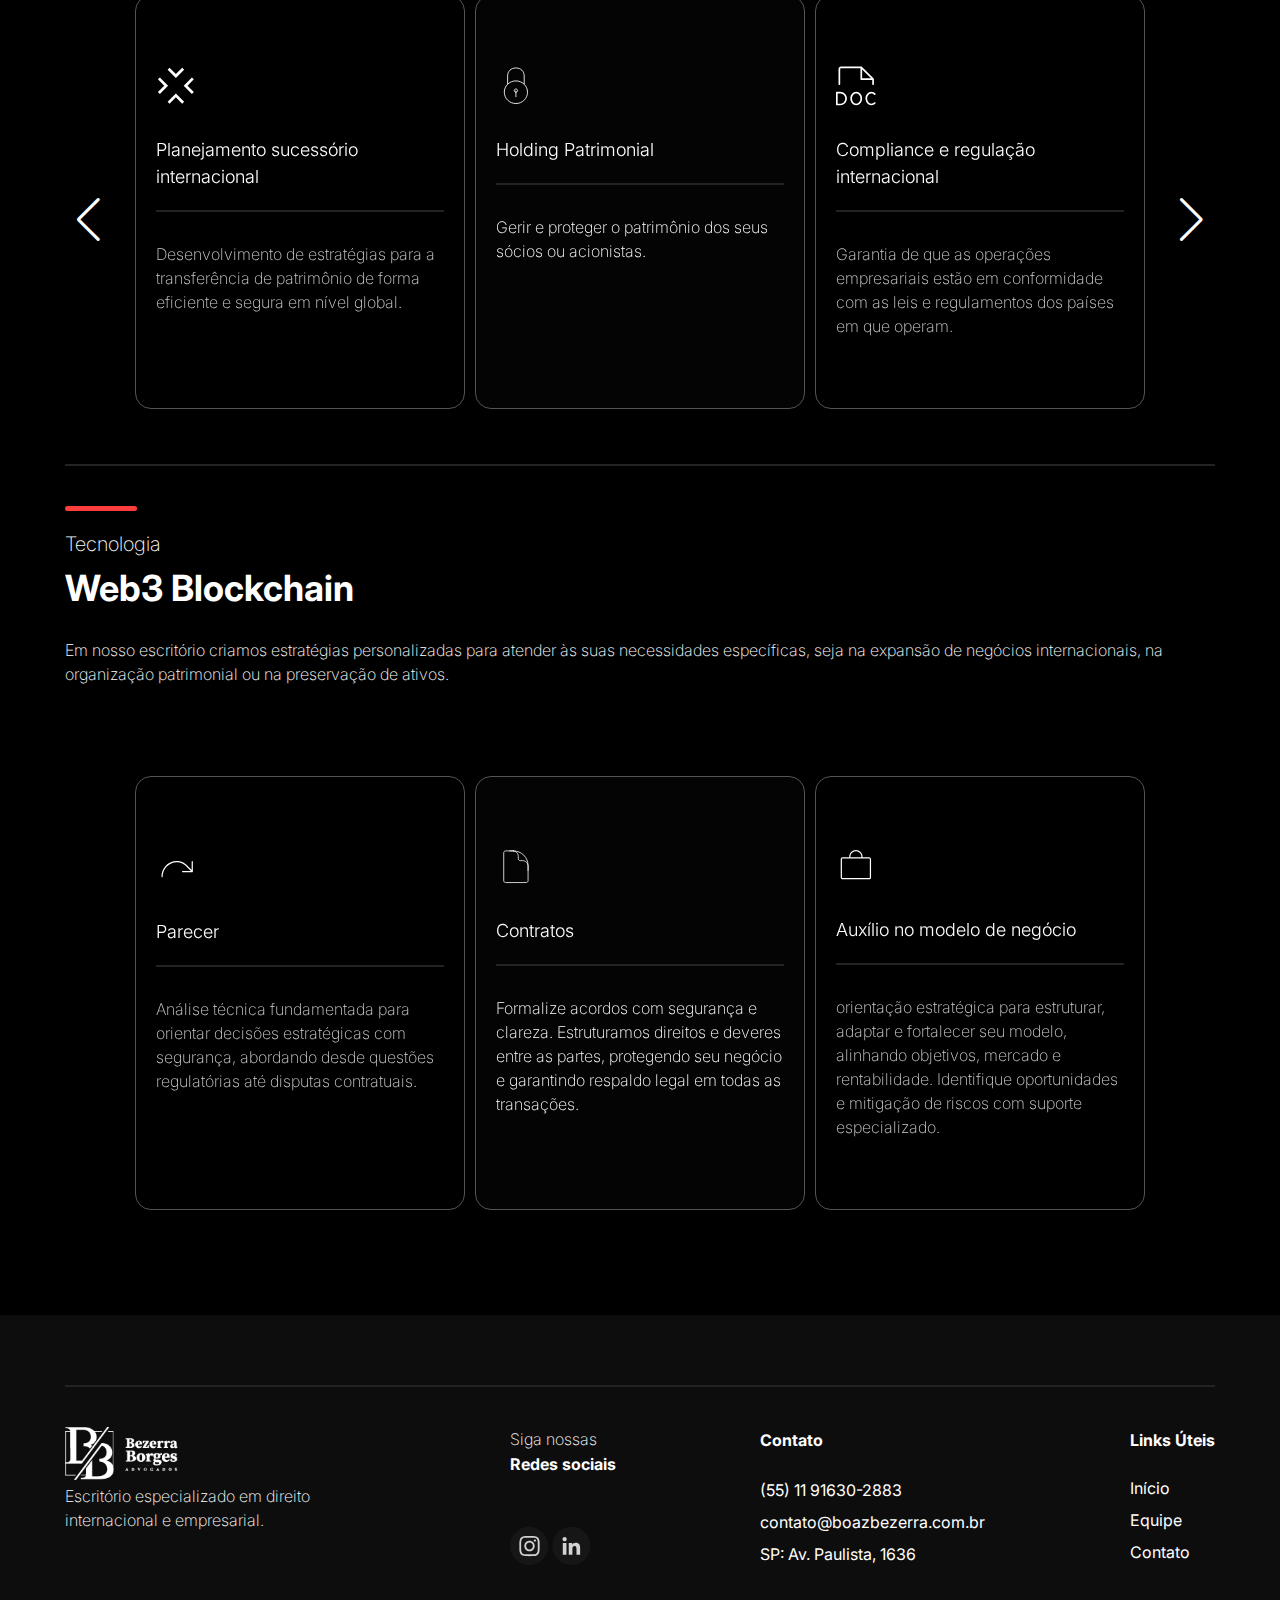
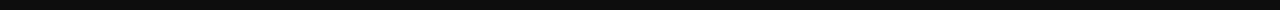
==== commit dd773021: "formulário + bd" ====
--- a/areas.html
+++ b/areas.html
@@ -39,7 +39,7 @@
                     <a href="index.html#team">Equipe</a>
                 </li>
                 <li class="nav-item">
-                    <i class="fa-solid fa-message"></i>
+                    <i class="fa-solid fa-briefcase"></i>
                     <a href="areas.html">Áreas de atuação</a>
                 </li>
                 <a href="https://wa.me/11916302883" target="_blank" class="btn-default">Fale conosco</a>
@@ -153,9 +153,7 @@
                                                 <h4 class="text-h4">Holding Patrimonial</h4>
                                                 <hr style="width: 100%;">
                                             </div>
-                                            <p class="text-p">Gerir e proteger o patrimônio dos seus sócios ou acionistas.</p>
-                                            
-
+                                            <p class="text-p">Gerir e proteger o patrimônio dos seus sócios ou acionistas.</p> 
                                         </div>
                                     </div>
 
@@ -167,8 +165,6 @@
                                                 <hr style="width: 100%;">
                                             </div>
                                             <p class="text-p">Garantia de que as operações empresariais estão em conformidade com as leis e regulamentos dos países em que operam.</p>
-                                            
-
                                         </div>
                                     </div>
 
--- a/src/styles/style.css
+++ b/src/styles/style.css
@@ -38,7 +38,9 @@
 
 
 #navbar ul li a {
-    padding: 6px;
+    
+    font-size: 11pt;
+    padding-bottom: 6px;
 }
 
 nav#navbar ul li a {
@@ -323,7 +325,7 @@
     display:flex ;
     align-items: center;
     gap: 15px;
-    max-width: 70%;
+    max-width: 100%;
 }
 
 section.priority .cards-h1 {
@@ -741,7 +743,92 @@
     justify-content: center;
 }
 
-
+section.contact-form {
+    margin-top: 100px;
+}
+
+section.contact-form  .flex{
+    gap: 60px;
+    justify-content: center;
+    padding: 40px;
+    border: 1px solid rgb(43, 43, 43);
+    background-color: #080808ad;
+    border-radius: 4px;
+}
+
+
+.form-container {
+    display: flex;
+    flex: 1;
+    padding: 40px;
+    background-color: #141414;
+    border-radius: 6px;
+    max-width: 40%
+}
+
+
+.form-container form {
+    display: flex;
+    flex-direction: column;
+    gap: 10px;
+    width: 100%;
+}
+
+.form-container label {
+    font-size: 9pt;
+    font-weight: 300;
+    color: #ececec;
+}
+
+.contact-form-text {
+
+    display: flex;
+    flex-direction: column;
+    justify-content: center;
+    flex: 1;
+    gap: 20px;
+    max-width: 50%;
+    
+}
+
+.form-container  input{
+    border: none;
+    border-bottom: 1px solid #1d1d1d;
+    background-color: #141414;
+    width: 100%;    
+    height: 40px;
+    color: white;
+    padding: 10px 0px;
+}
+
+.form-container  input:focus{
+    padding: 10px 10px;
+    border-color: #0D0D0D;
+    border-bottom: 1px solid rgb(54, 54, 54);
+}
+
+textarea {
+    background-color: #050505;
+    padding: 10px;
+    border: 1px solid #1b1b1b;
+    resize: none;
+}
+
+.form-group {
+    display: flex;
+    flex-direction: column;
+    gap: 10px;
+}
+
+.form-button {
+    background: #f71414;
+    color: white;
+    padding: 15px;
+    border-radius: 5px;
+    border: none;
+    width: 100%;
+    margin-top: 20px;
+}
 
 section.faq {
     margin-top: 80px;
@@ -788,6 +875,7 @@
 
 .accordion span {
     text-align: left;
+    font-weight: 200;
 }
 
 .accordion-body.active {
--- a/src/styles/header.css
+++ b/src/styles/header.css
@@ -30,7 +30,7 @@
     display: flex;
     align-items: center;
     list-style: none;
-    gap: 40px;
+    gap: 30px;
 }
 
 .nav_list.active {
--- a/src/styles/media.css
+++ b/src/styles/media.css
@@ -14,6 +14,7 @@
         padding: 0px;
     }
 
+    
     .desc-team i {
         position: absolute;
         top: 10px !important;
@@ -22,7 +23,6 @@
     }
 
 
-    
     .flex {
         flex-wrap: wrap;
         padding: 0 10%;
@@ -255,12 +255,12 @@
     section.priority .interface .flex  {
         flex-direction: column;
         padding: 20px 0%;
-  
     }   
 
     section.priority .card {
         background-color: transparent;
         border: none;
+
     }
 
     section.map {
@@ -591,6 +591,36 @@
     section.success .text-h1 {
         line-height: 1;
     }
+
+    section.contact-form  .flex{
+        gap: 30px;
+        flex-direction: column;
+    }
+
+    .form-container {
+        max-width: 100%
+    }
+
+    .contact-form-text {
+        max-width: 100%;
+    }
+
+    .form-container {
+        padding: 20px;
+    }
+
+    section.contact-form  .flex{
+        border: none;
+    }
+
+    section.contact-form {
+        margin-top: 50px;
+    }
+
+    section.contact-form  .flex{
+        gap: 20px;
+    }
+    
 
     @keyframes flutuar {
 
--- a/src/styles/background.css
+++ b/src/styles/background.css
@@ -18,6 +18,7 @@
 
 }
 
+
 .circle {
     width: 600px;
     height: 600px;
@@ -158,8 +159,8 @@
     border-radius: 50%;
     background-color: #29282b;
     filter: blur(80px);
-    z-index: -1;
-    left: -25%;
+    z-index: -2;
+    left: -45%;
     top: 20%;
 }
 
@@ -170,6 +171,8 @@
         top: 20%;
     }
 
+ 
+
     section.rec .rec-bg {
 
         width: 300px;
@@ -212,6 +215,52 @@
     }
 }
 
+@media screen and (max-width:1366px) {
+    .horse-shadow {
+        position: absolute;
+        right:15%;
+        top: 130px;
+        z-index: -1;
+        border-radius: 50%;
+        background-color: #25242B;
+        filter: blur(50px);
+        width: 350px;
+        height: 350px;
+    
+    }
+
+    .circle {
+        width: 600px;
+        height: 600px;
+        border-radius: 50%;
+        background-color: #25242B;
+        filter: blur(100px);
+        position: absolute;
+        right: -400px;
+        top: -25%;
+        z-index: -1;
+    }
+
+    section.priority .btc-right {
+        filter: grayscale(1);
+        position: absolute;
+        right: -25%;
+        top: -200px;
+        z-index: -1;
+    
+    
+    }
+    
+    section.priority .btc-left {
+        filter: grayscale(1);
+        position: absolute;
+        left: -45%;
+        top: -200px;
+        z-index: -1;    
+    
+    }
+}
+
 
 /*página ebook */ 
 section.success {
@@ -219,6 +268,8 @@
     position: relative;
 }
 
+
+
 @media screen and (max-width:1280px) {
     section.priority .btc-right {
         display: none;
@@ -230,6 +281,7 @@
         display: none;
     
     }
+
 }
 
 @media screen and (max-width: 768px) {
--- a/src/styles/modals.css
+++ b/src/styles/modals.css
@@ -8,13 +8,14 @@
     background: linear-gradient(to left, #111111, #000000);
     border: 1px solid rgb(34, 34, 34);
     border-radius: 12px;
-    width: 50%;
-    height: 50%;
+    width: 60%;
+    height: 60%;
     padding: 70px 20px;
     margin: 0 auto;
     display: none;
 
 }
+
 
 dialog.active {
     display: flex;
